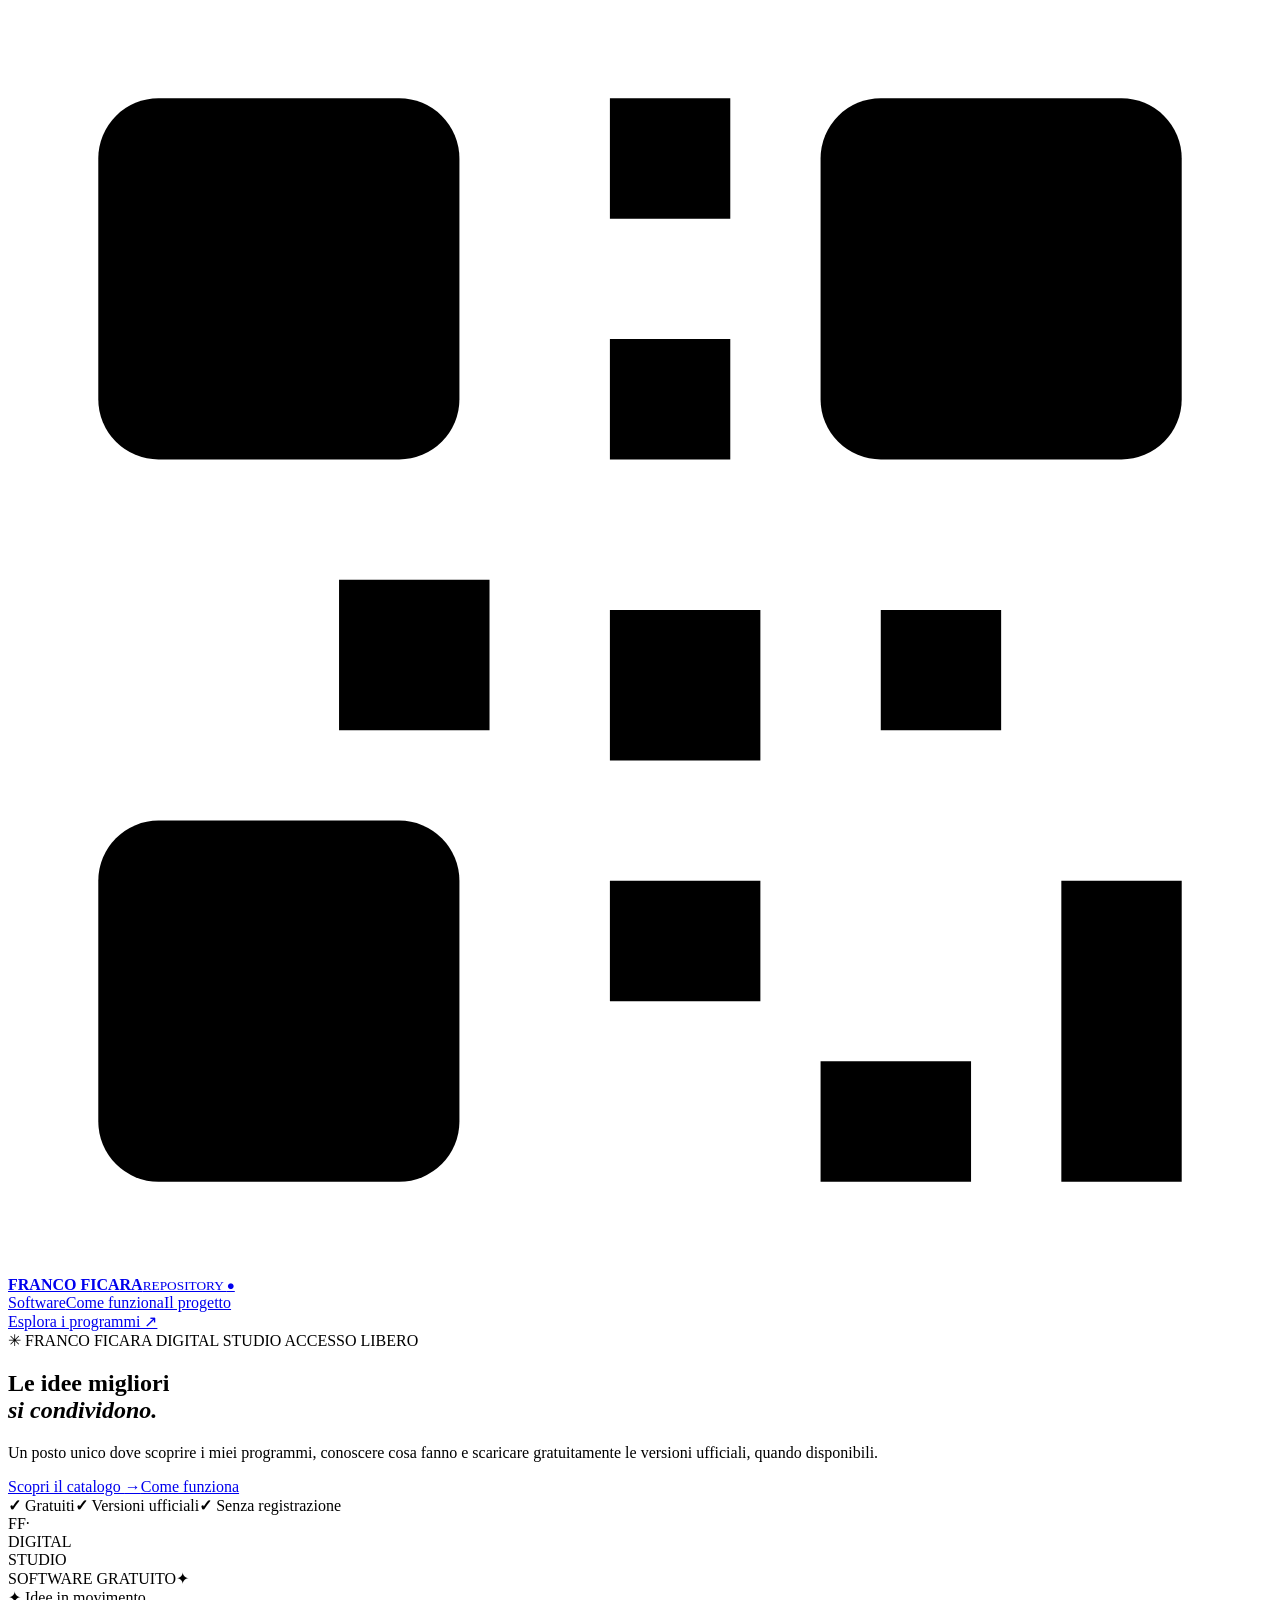
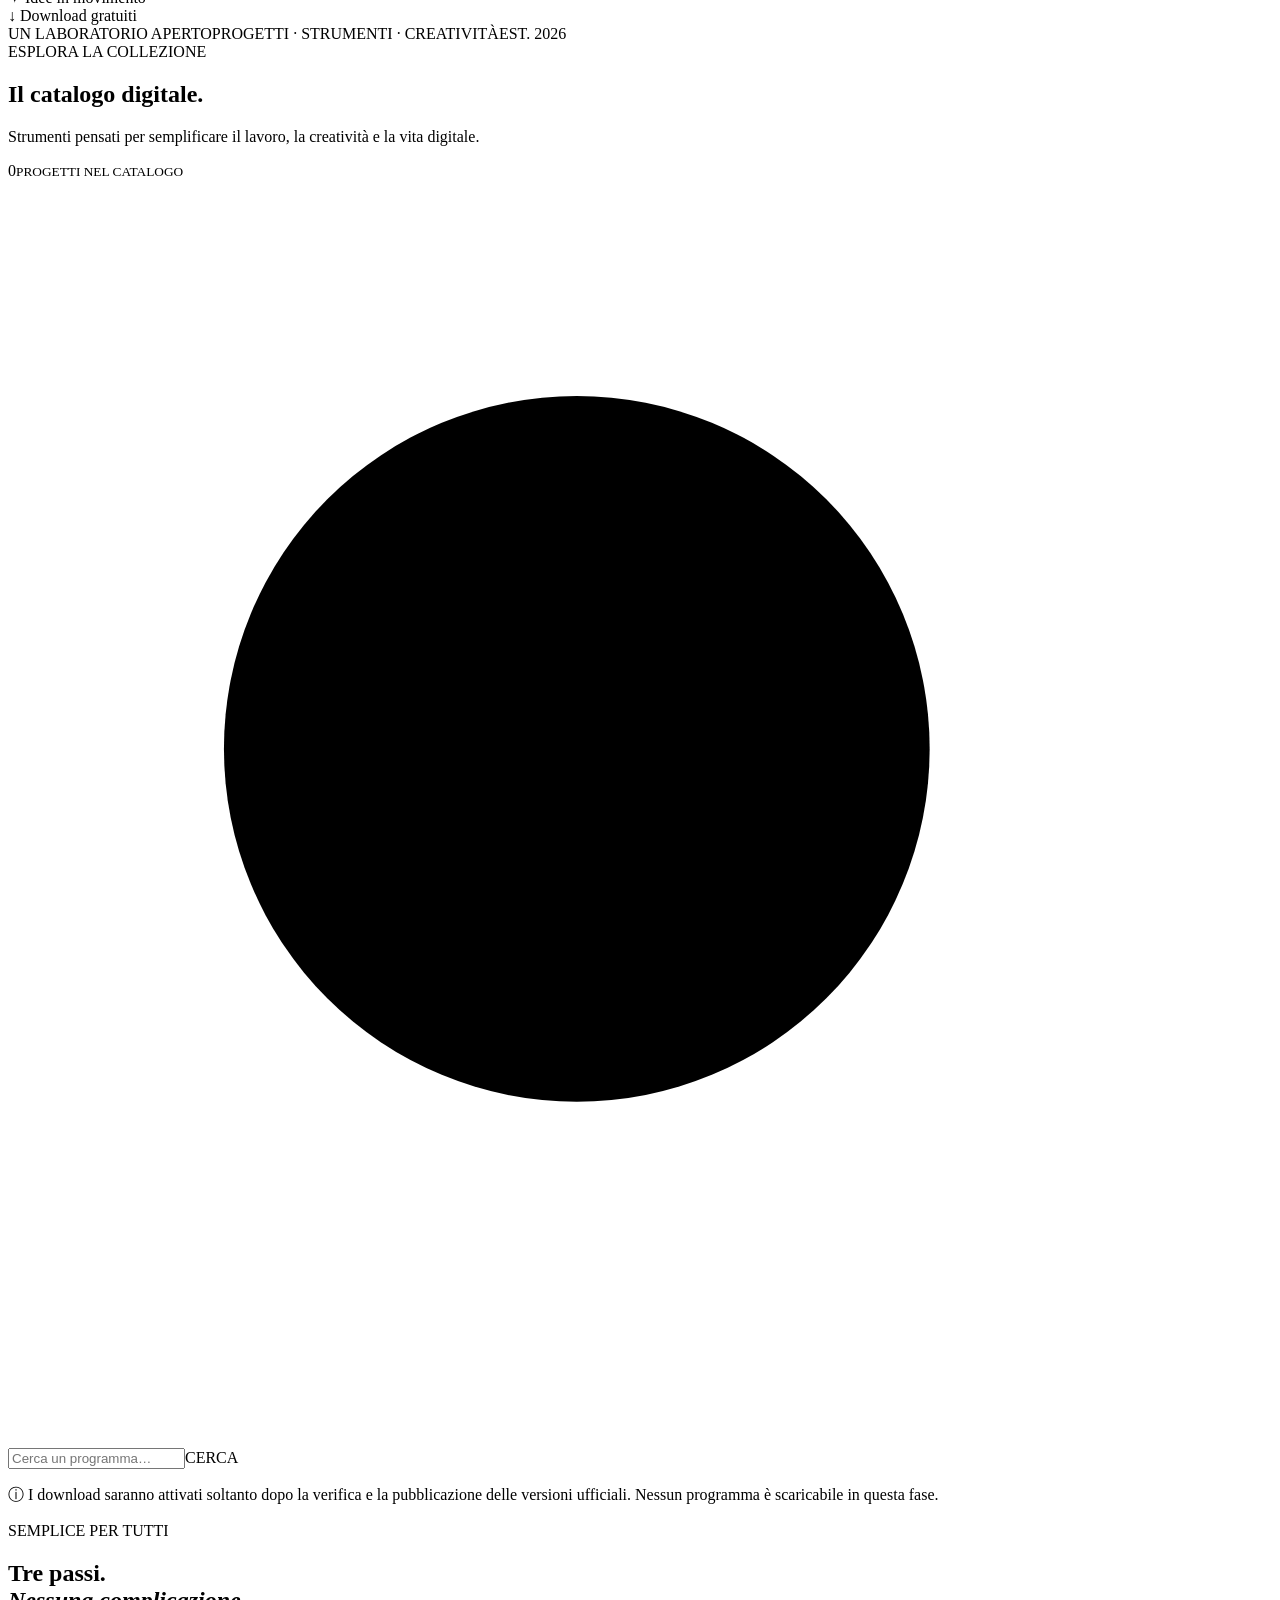
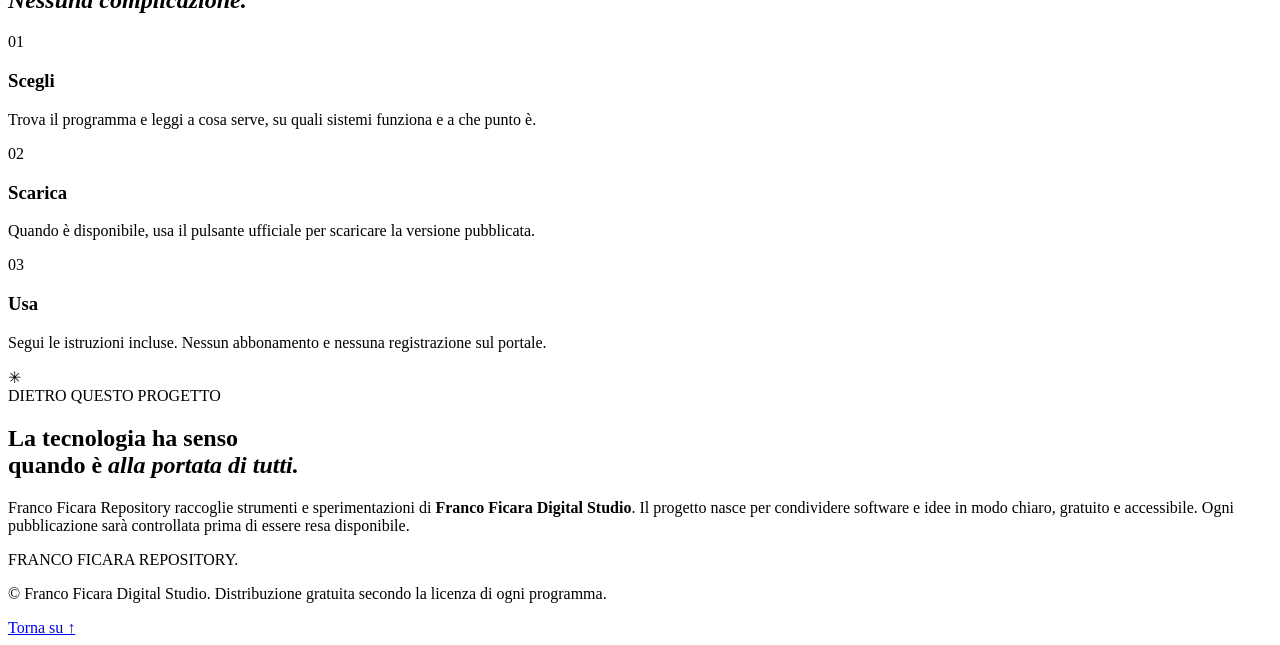
==== index.html @ 99358104 "Aggiungi portale pubblico Franco Ficara Repository" ====
<!doctype html>
<html lang="it">
<head>
<meta charset="utf-8">
<meta name="viewport" content="width=device-width,initial-scale=1">
<meta name="theme-color" content="#121827">
<meta name="description" content="Franco Ficara Repository: programmi, app e strumenti digitali gratuiti. Il catalogo ufficiale di Franco Ficara Digital Studio.">
<meta property="og:title" content="Franco Ficara Repository — Software gratuito">
<meta property="og:description" content="Software gratuito, idee digitali e strumenti per tutti. Scopri i progetti di Franco Ficara Digital Studio.">
<title>Franco Ficara Repository — Software gratuito</title>
<link rel="icon" type="image/svg+xml" href="favicon.svg">
<link rel="stylesheet" href="style.css">
<script src="catalogo.js" defer></script>
<script src="app.js" defer></script>
</head>
<body>
<div class="site-shell">
<header class="header">
<a class="identity" href="#home" aria-label="Franco Ficara Repository — inizio"><span class="mark"><svg viewBox="0 0 42 42" aria-hidden="true"><rect x="3" y="3" width="12" height="12" rx="2"/><rect x="27" y="3" width="12" height="12" rx="2"/><rect x="3" y="27" width="12" height="12" rx="2"/><path d="M20 3h4v4h-4zM20 11h4v4h-4zM20 20h5v5h-5zM29 20h4v4h-4zM35 29h4v10h-4zM20 29h5v4h-5zM27 35h5v4h-5zM11 19h5v5h-5z"/></svg></span><span><strong>FRANCO FICARA</strong><small>REPOSITORY <span class="amber-dot">●</span></small></span></a>
<nav class="main-nav" aria-label="Navigazione principale"><a href="#software">Software</a><a href="#come-funziona">Come funziona</a><a href="#progetto">Il progetto</a></nav>
<a class="top-cta" href="#software">Esplora i programmi ↗</a>
</header>
<main id="home">
<section class="hero" aria-labelledby="hero-title">
<div class="hero-glow glow-a"></div><div class="hero-glow glow-b"></div>
<div class="hero-body">
<div class="hero-copy">
<div class="overline"><span class="small-sun">✳</span> FRANCO FICARA DIGITAL STUDIO <span class="line"></span> ACCESSO LIBERO</div>
<h1 id="hero-title">Le idee migliori<br><em>si condividono.</em></h1>
<p>Un posto unico dove scoprire i miei programmi, conoscere cosa fanno e scaricare gratuitamente le versioni ufficiali, quando disponibili.</p>
<div class="hero-buttons"><a class="button button-primary" href="#software">Scopri il catalogo <span aria-hidden="true">→</span></a><a class="button button-secondary" href="#come-funziona">Come funziona</a></div>
<div class="hero-notes"><span><b class="check">✓</b> Gratuiti</span><span><b class="check">✓</b> Versioni ufficiali</span><span><b class="check">✓</b> Senza registrazione</span></div>
</div>
<div class="hero-visual" aria-hidden="true"><div class="orbit orbit-outer"></div><div class="orbit orbit-inner"></div><div class="glass-card card-back"><span class="fake-line short"></span><span class="fake-line"></span><span class="fake-line medium"></span></div><div class="glass-card card-front"><div class="card-head"><span class="card-symbol">FF<span>·</span></span><span class="status-pulse"></span></div><div class="visual-title">DIGITAL<br>STUDIO</div><div class="visual-foot"><span>SOFTWARE GRATUITO</span><span>✦</span></div></div><div class="floating-chip chip-one">✦ Idee in movimento</div><div class="floating-chip chip-two">↓ Download gratuiti</div></div>
</div>
<div class="hero-bottom"><span>UN LABORATORIO APERTO</span><span>PROGETTI · STRUMENTI · CREATIVITÀ</span><span>EST. 2026</span></div>
</section>
<section class="main-section" id="software">
<div class="section-head"><div><div class="label-gold">ESPLORA LA COLLEZIONE</div><h2>Il catalogo <span>digitale.</span></h2><p>Strumenti pensati per semplificare il lavoro, la creatività e la vita digitale.</p></div><div class="collection-mark"><span id="software-count">0</span><small>PROGETTI NEL CATALOGO</small></div></div>
<div class="catalog-toolbar"><label class="search" for="search-input"><svg viewBox="0 0 24 24" aria-hidden="true"><circle cx="10.8" cy="10.8" r="6.7"/><path d="m16 16 5 5"/></svg><input type="search" id="search-input" placeholder="Cerca un programma…" autocomplete="off"><span class="shortcut">CERCA</span></label><div id="filters" class="filters" role="group" aria-label="Filtra il catalogo"></div></div>
<div class="catalog-grid" id="software-grid" aria-live="polite"></div>
<p id="empty-results" class="empty-results" hidden>Non ho trovato programmi per questa ricerca. Prova con un'altra parola.</p>
<p class="catalog-disclaimer"><span>ⓘ</span> I download saranno attivati soltanto dopo la verifica e la pubblicazione delle versioni ufficiali. Nessun programma è scaricabile in questa fase.</p>
</section>
<section class="how" id="come-funziona"><div><div class="label-gold">SEMPLICE PER TUTTI</div><h2>Tre passi.<br><em>Nessuna complicazione.</em></h2></div><div class="steps"><article><span>01</span><h3>Scegli</h3><p>Trova il programma e leggi a cosa serve, su quali sistemi funziona e a che punto è.</p></article><article><span>02</span><h3>Scarica</h3><p>Quando è disponibile, usa il pulsante ufficiale per scaricare la versione pubblicata.</p></article><article><span>03</span><h3>Usa</h3><p>Segui le istruzioni incluse. Nessun abbonamento e nessuna registrazione sul portale.</p></article></div></section>
<section class="about" id="progetto"><div class="about-icon">✳</div><div><div class="label-gold">DIETRO QUESTO PROGETTO</div><h2>La tecnologia ha senso<br>quando è <em>alla portata di tutti.</em></h2><p>Franco Ficara Repository raccoglie strumenti e sperimentazioni di <strong>Franco Ficara Digital Studio</strong>. Il progetto nasce per condividere software e idee in modo chiaro, gratuito e accessibile. Ogni pubblicazione sarà controllata prima di essere resa disponibile.</p></div></section>
</main>
<footer><div class="footer-brand">FRANCO FICARA <span>REPOSITORY.</span></div><p>© <span id="year"></span> Franco Ficara Digital Studio. Distribuzione gratuita secondo la licenza di ogni programma.</p><a href="#home">Torna su ↑</a></footer>
</div>
</body>
</html>
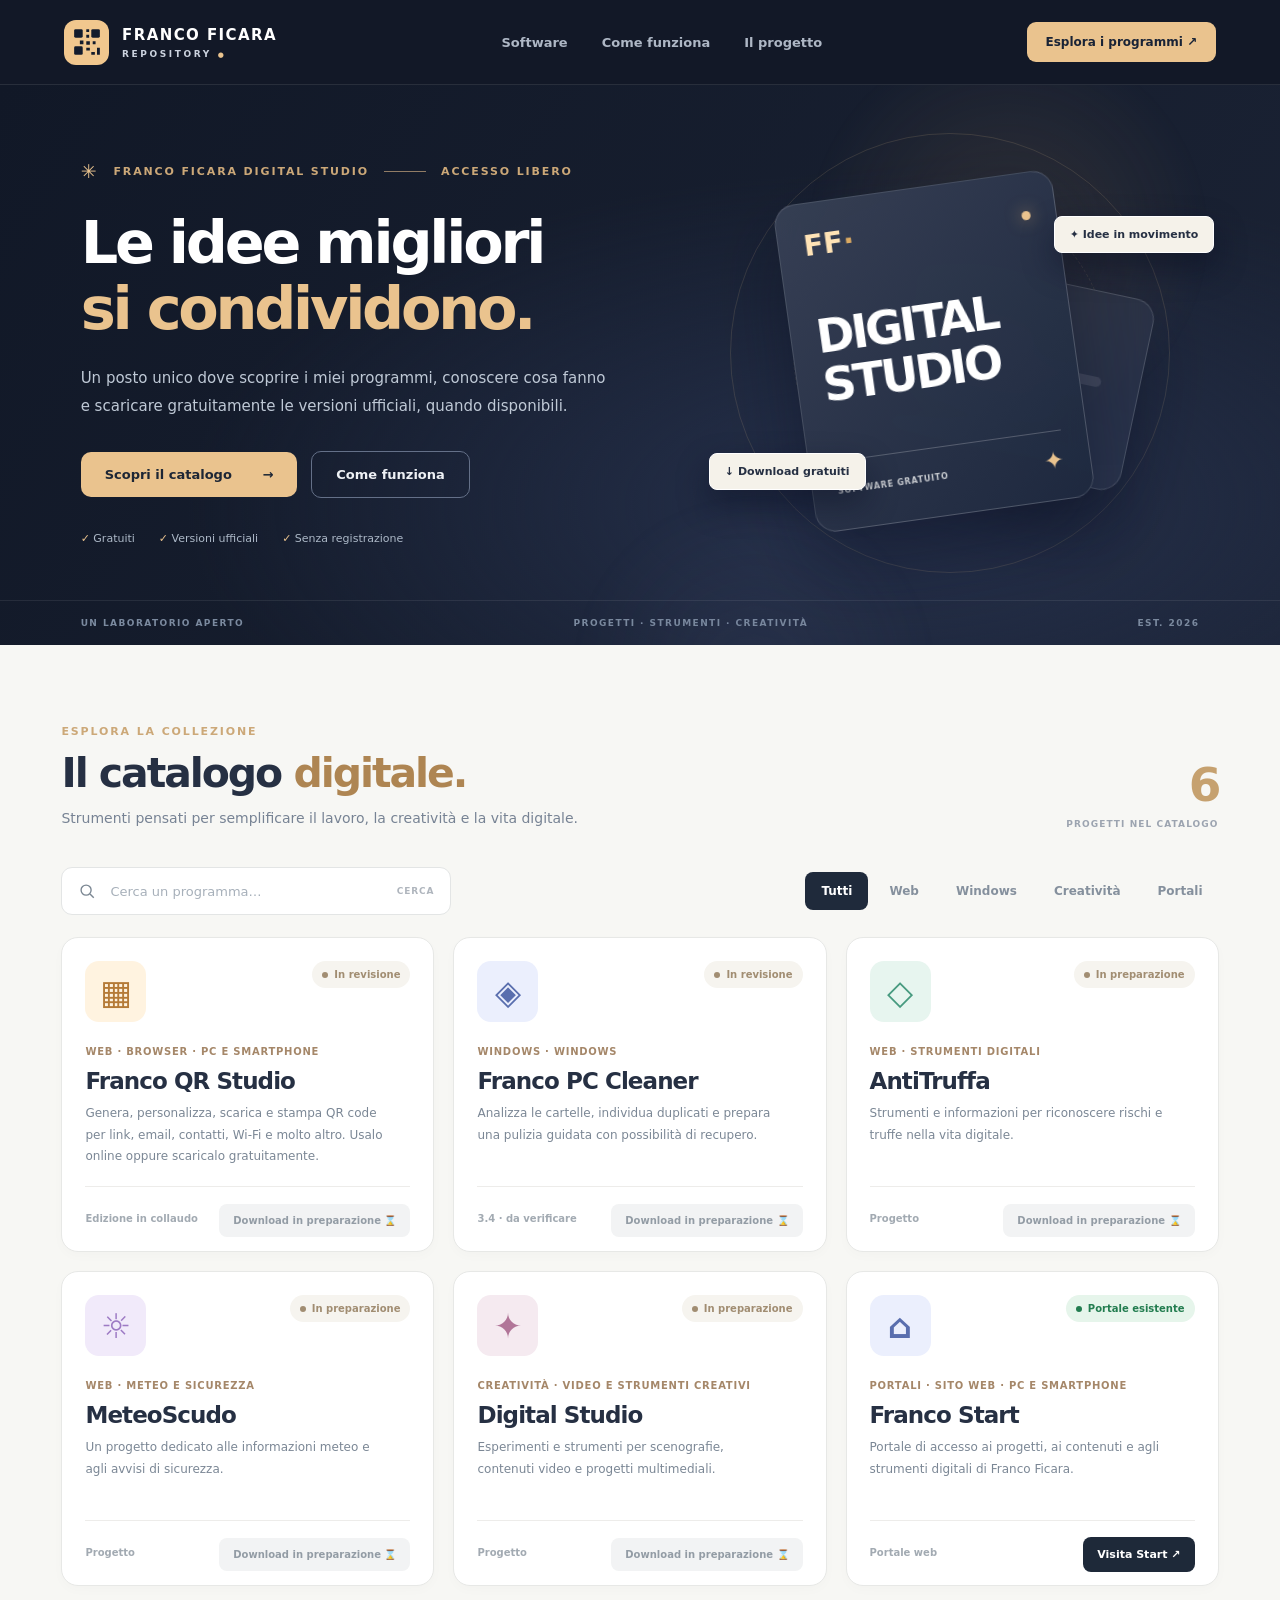
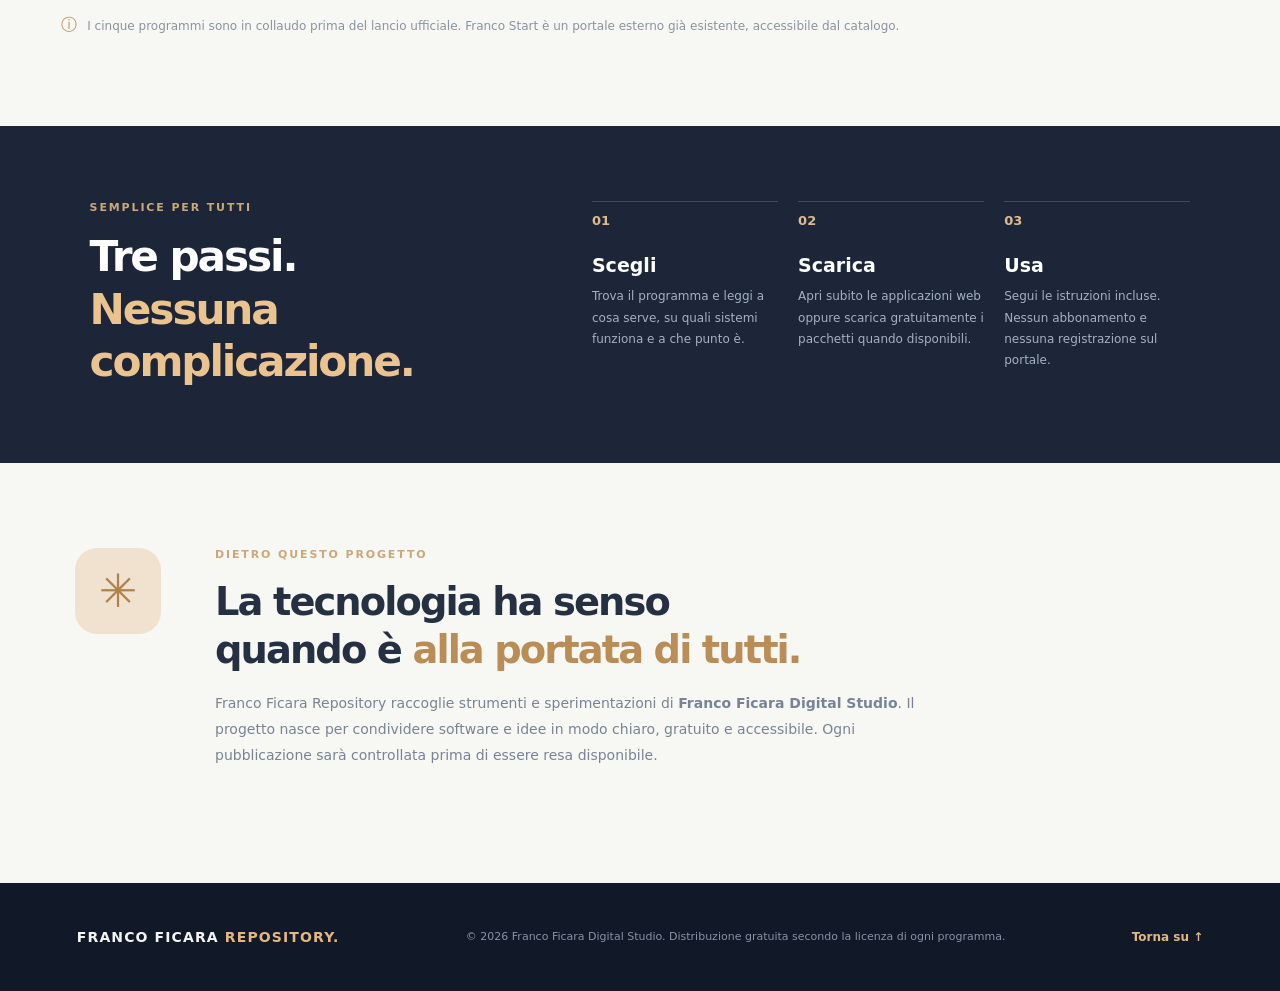
==== commit 7292b98e: "Allinea index.html tra sito principale e cartella Cloudflare" ====
--- a/index.html
+++ b/index.html
@@ -40,9 +40,9 @@
 <div class="catalog-toolbar"><label class="search" for="search-input"><svg viewBox="0 0 24 24" aria-hidden="true"><circle cx="10.8" cy="10.8" r="6.7"/><path d="m16 16 5 5"/></svg><input type="search" id="search-input" placeholder="Cerca un programma…" autocomplete="off"><span class="shortcut">CERCA</span></label><div id="filters" class="filters" role="group" aria-label="Filtra il catalogo"></div></div>
 <div class="catalog-grid" id="software-grid" aria-live="polite"></div>
 <p id="empty-results" class="empty-results" hidden>Non ho trovato programmi per questa ricerca. Prova con un'altra parola.</p>
-<p class="catalog-disclaimer"><span>ⓘ</span> I download saranno attivati soltanto dopo la verifica e la pubblicazione delle versioni ufficiali. Nessun programma è scaricabile in questa fase.</p>
+<p class="catalog-disclaimer"><span>ⓘ</span> I cinque programmi sono in collaudo prima del lancio ufficiale. Franco Start è un portale esterno già esistente, accessibile dal catalogo.</p>
 </section>
-<section class="how" id="come-funziona"><div><div class="label-gold">SEMPLICE PER TUTTI</div><h2>Tre passi.<br><em>Nessuna complicazione.</em></h2></div><div class="steps"><article><span>01</span><h3>Scegli</h3><p>Trova il programma e leggi a cosa serve, su quali sistemi funziona e a che punto è.</p></article><article><span>02</span><h3>Scarica</h3><p>Quando è disponibile, usa il pulsante ufficiale per scaricare la versione pubblicata.</p></article><article><span>03</span><h3>Usa</h3><p>Segui le istruzioni incluse. Nessun abbonamento e nessuna registrazione sul portale.</p></article></div></section>
+<section class="how" id="come-funziona"><div><div class="label-gold">SEMPLICE PER TUTTI</div><h2>Tre passi.<br><em>Nessuna complicazione.</em></h2></div><div class="steps"><article><span>01</span><h3>Scegli</h3><p>Trova il programma e leggi a cosa serve, su quali sistemi funziona e a che punto è.</p></article><article><span>02</span><h3>Scarica</h3><p>Apri subito le applicazioni web oppure scarica gratuitamente i pacchetti quando disponibili.</p></article><article><span>03</span><h3>Usa</h3><p>Segui le istruzioni incluse. Nessun abbonamento e nessuna registrazione sul portale.</p></article></div></section>
 <section class="about" id="progetto"><div class="about-icon">✳</div><div><div class="label-gold">DIETRO QUESTO PROGETTO</div><h2>La tecnologia ha senso<br>quando è <em>alla portata di tutti.</em></h2><p>Franco Ficara Repository raccoglie strumenti e sperimentazioni di <strong>Franco Ficara Digital Studio</strong>. Il progetto nasce per condividere software e idee in modo chiaro, gratuito e accessibile. Ogni pubblicazione sarà controllata prima di essere resa disponibile.</p></div></section>
 </main>
 <footer><div class="footer-brand">FRANCO FICARA <span>REPOSITORY.</span></div><p>© <span id="year"></span> Franco Ficara Digital Studio. Distribuzione gratuita secondo la licenza di ogni programma.</p><a href="#home">Torna su ↑</a></footer>
--- a/style.css
+++ b/style.css
@@ -0,0 +1 @@
+:root{--night:#111726;--ink:#263043;--muted:#788697;--gold:#eac38e;--bg:#f7f7f4;--line:#e6e8e6}*{box-sizing:border-box}html{scroll-behavior:smooth}body{margin:0;background:var(--bg);color:var(--ink);font-family:Inter,ui-sans-serif,system-ui,"Segoe UI",sans-serif;-webkit-font-smoothing:antialiased}a{color:inherit;text-decoration:none}button,input{font:inherit}button{cursor:pointer}.site-shell{overflow:hidden}.header{height:85px;display:flex;align-items:center;justify-content:space-between;padding:0 clamp(24px,5vw,90px);background:#121827;color:#fff;border-bottom:1px solid #ffffff18}.identity{display:flex;align-items:center;gap:13px;flex-shrink:0}.mark{width:45px;height:45px;background:#f1c78e;border-radius:12px;display:grid;place-items:center}.mark svg{width:30px;height:30px;fill:#131b2c}.identity strong{font-size:15px;font-weight:830;letter-spacing:.095em;display:block}.identity small{display:block;letter-spacing:.29em;font-size:9px;color:#ccd3df;font-weight:700;margin-top:5px}.amber-dot{font-size:7px;color:var(--gold)}.main-nav{display:flex;gap:34px;margin-left:20px}.main-nav a{font-size:13px;color:#aeb7c5;font-weight:600}.main-nav a:hover{color:white}.top-cta{background:var(--gold);color:#192336;border-radius:9px;padding:13px 19px;font-size:12px;font-weight:800;white-space:nowrap}.hero{position:relative;color:#fff;min-height:525px;background:radial-gradient(ellipse at 70% 75%,#25304b,transparent 56%),linear-gradient(125deg,#111827,#1b2335);overflow:hidden}.hero-glow{position:absolute;border-radius:50%;pointer-events:none;filter:blur(8px)}.glow-a{right:6%;top:-8%;width:390px;height:390px;background:radial-gradient(circle,#bd946025,transparent 73%)}.glow-b{right:27%;bottom:-35%;width:360px;height:340px;background:radial-gradient(circle,#5c678c21,transparent 73%)}.hero-body{position:relative;max-width:1400px;min-height:480px;margin:auto;padding:75px clamp(24px,6.3vw,96px) 55px;display:grid;grid-template-columns:1.08fr .92fr;align-items:center;gap:35px}.overline,.label-gold{font-size:11px;letter-spacing:.17em;color:#cca878;font-weight:800}.overline{display:flex;gap:15px;align-items:center}.small-sun{font-size:19px;color:var(--gold)}.overline .line{width:42px;height:1px;background:#917c65}.hero h1{font-weight:700;font-size:clamp(43px,4.6vw,69px);letter-spacing:-.055em;line-height:1.12;margin:28px 0 23px}.hero h1 em,.how h2 em{font-style:normal;color:var(--gold)}.hero p{color:#bfc9d6;line-height:1.85;max-width:530px;font-size:15px;margin:0}.hero-buttons{display:flex;gap:14px;align-items:center;flex-wrap:wrap;margin-top:31px}.button{border-radius:10px;padding:15px 24px;font-size:13px;font-weight:800;transition:transform .2s}.button:hover{transform:translateY(-2px)}.button-primary{background:var(--gold);color:#1d2635}.button-primary span{margin-left:26px}.button-secondary{border:1px solid #647088;color:#eef1f5}.hero-notes{display:flex;flex-wrap:wrap;gap:24px;color:#adb9c8;font-size:11px;margin-top:34px}.check{color:var(--gold)}.hero-visual{height:360px;position:relative;display:grid;place-items:center;perspective:650px}.orbit{position:absolute;border:1px solid #eac38d24;border-radius:50%}.orbit-outer{width:440px;height:440px}.orbit-inner{width:315px;height:315px;border-style:dashed}.glass-card{position:absolute;border:1px solid #ffffff28;backdrop-filter:blur(12px);border-radius:21px;box-shadow:0 32px 75px #080e2170}.card-back{width:255px;height:195px;background:#4f58772c;transform:rotate(12deg) translate(65px,6px);padding:38px}.fake-line{display:block;height:10px;width:100%;margin:18px 0;border-radius:100px;background:#ffffff1b}.fake-line.short{width:60%}.fake-line.medium{width:75%}.card-front{width:281px;height:330px;background:linear-gradient(135deg,#363f54f5,#1d283ef5);transform:rotate(-8deg) translate(-16px,-4px);padding:25px;display:flex;flex-direction:column;justify-content:space-between}.card-head{display:flex;justify-content:space-between;align-items:center}.card-symbol{font-weight:900;font-size:29px;color:#ffe3b6}.card-symbol span{color:#dcaa62}.status-pulse{width:9px;height:9px;border-radius:50%;background:var(--gold);box-shadow:0 0 16px #efb96e98}.visual-title{font-size:46px;line-height:1.06;letter-spacing:-.065em;font-weight:800}.visual-foot{display:flex;justify-content:space-between;align-items:center;color:#c8cbd0;font-size:8px;font-weight:750;letter-spacing:.1em;border-top:1px solid #ffffff38;padding-top:15px}.visual-foot span:last-child{color:var(--gold);font-size:24px}.floating-chip{position:absolute;background:#f5f2ea;color:#263043;box-shadow:0 14px 32px #070b1e70;border:1px solid #fff;border-radius:8px;padding:11px 15px;font-size:11px;font-weight:760}.chip-one{top:43px;right:-15px}.chip-two{bottom:43px;left:8px}.hero-bottom{height:45px;border-top:1px solid #ffffff14;display:flex;justify-content:space-between;align-items:center;padding:0 clamp(24px,6.3vw,96px);font-size:9px;color:#7b8a9f;letter-spacing:.16em;font-weight:800}.main-section{max-width:1310px;margin:auto;padding:80px clamp(24px,4.8vw,74px) 76px}.section-head{display:flex;justify-content:space-between;align-items:flex-end;gap:20px;margin-bottom:36px}.section-head h2{font-size:clamp(31px,3.2vw,46px);font-weight:760;letter-spacing:-.05em;margin:11px 0 10px}.section-head h2 span{color:#ae8552}.section-head p{color:#778394;font-size:14px;margin:0;line-height:1.7}.collection-mark{text-align:right;min-width:145px}.collection-mark>span{display:block;font-size:47px;line-height:1;font-weight:800;letter-spacing:-.06em;color:#c6a16f}.collection-mark small{display:block;color:#9ca4b0;font-size:9px;font-weight:800;letter-spacing:.12em;line-height:1.6;margin-top:9px}.catalog-toolbar{display:flex;gap:15px;align-items:center;justify-content:space-between;margin-bottom:22px}.search{height:48px;width:min(390px,100%);display:flex;align-items:center;gap:12px;padding:0 16px;background:white;border:1px solid #e3e5e5;border-radius:11px}.search:focus-within{border-color:#bd9465;box-shadow:0 0 0 3px #bd946520}.search svg{width:18px;height:18px;stroke:#7a8692;stroke-width:1.8;fill:none}.search input{border:0;outline:none;min-width:0;flex:1;background:transparent;color:#222a35;font-size:13px}.search input::placeholder{color:#a7b0ba}.shortcut{color:#afb5bd;font-size:9px;font-weight:800;letter-spacing:.1em}.filters{display:flex;gap:5px;flex-wrap:wrap;justify-content:flex-end}.filters button{border:1px solid transparent;background:none;color:#85909d;padding:11px 15px;border-radius:8px;font-weight:700;font-size:12px;white-space:nowrap}.filters button[aria-pressed="true"]{background:#1f2a3b;color:white}.filters button:hover:not([aria-pressed="true"]){background:#e6e8e9}.catalog-grid{display:grid;grid-template-columns:repeat(3,minmax(0,1fr));gap:19px}.program-card{min-height:315px;background:white;border:1px solid #e7e8e6;border-radius:17px;padding:23px;display:flex;flex-direction:column;box-shadow:0 4px 12px #202b3a05;transition:transform .2s,box-shadow .2s}.program-card:hover{transform:translateY(-4px);box-shadow:0 16px 38px #26324710}.card-top{display:flex;align-items:flex-start;justify-content:space-between;gap:12px}.program-icon{width:61px;height:61px;display:grid;place-items:center;border-radius:14px;background:#fff3e0;color:#b57a37;font-size:34px;font-weight:700}.theme-blue .program-icon{background:#ebeffd;color:#596eae}.theme-teal .program-icon{background:#e7f5ef;color:#479a7f}.theme-violet .program-icon{background:#f1eafa;color:#9d7ac4}.theme-plum .program-icon{background:#f5eaf0;color:#b17598}.program-state{border-radius:100px;background:#f6f4ef;color:#a18d72;font-size:10px;font-weight:760;padding:8px 10px;white-space:nowrap;display:flex;gap:6px;align-items:center}.program-state.available{background:#e6f5eb;color:#237d50}.tiny-dot{width:6px;height:6px;border-radius:50%;background:currentColor}.program-meta{color:#a58769;font-size:10px;font-weight:800;letter-spacing:.075em;text-transform:uppercase;margin:24px 0 11px}.program-meta span{color:#bdc4cd;padding:0 4px}.program-card h3{font-size:23px;letter-spacing:-.04em;margin:0 0 9px;font-weight:780}.program-card p{color:#7b8795;font-size:12px;line-height:1.78;margin:0;max-width:300px}.program-bottom{margin-top:auto;padding-top:22px;display:flex;justify-content:space-between;align-items:center;gap:8px;border-top:1px solid #edecea}.version{color:#a2aab2;font-size:10px;font-weight:600}.download{background:#1e2939;border-radius:8px;color:white;font-size:11px;font-weight:770;padding:11px 14px;white-space:nowrap}.download span{padding-left:12px;font-size:16px}.download.disabled{background:#f2f3f4;color:#939ca5;cursor:not-allowed;font-size:10px}.download.disabled span{padding-left:7px;font-size:12px}.download:not(.disabled):hover{background:#c99b66;color:#1c2635}.catalog-disclaimer{color:#8993a0;font-size:12px;line-height:1.7;margin-top:25px}.catalog-disclaimer span{color:#bb8e5b;margin-right:6px;font-size:16px}.empty-results{padding:35px;color:#687688;text-align:center}.how{background:#1c2638;color:#fff;padding:75px max(7%,calc((100% - 1170px)/2));display:grid;grid-template-columns:.85fr 1.15fr;gap:60px;align-items:start}.how h2{font-size:clamp(28px,3.3vw,45px);line-height:1.24;letter-spacing:-.05em;margin:17px 0 0}.steps{display:grid;grid-template-columns:repeat(3,1fr);gap:20px}.steps article{padding:8px 0;border-top:1px solid #6671897a}.steps article>span{color:#dcba8f;font-weight:800;font-size:13px}.steps h3{font-size:19px;margin:25px 0 10px}.steps p{font-size:12px;line-height:1.78;color:#a4b1c3;margin:0}.about{max-width:1230px;margin:auto;display:grid;grid-template-columns:100px 1fr;gap:40px;padding:85px 50px 100px}.about-icon{width:86px;height:86px;background:#f0e2ce;border-radius:22px;display:grid;place-items:center;font-size:46px;color:#b0824c}.about h2{font-size:clamp(28px,3vw,42px);line-height:1.25;letter-spacing:-.05em;margin:17px 0}.about h2 em{font-style:normal;color:#b98d55}.about p{max-width:720px;color:#788494;line-height:1.85;font-size:14px}footer{background:#111827;color:#8793a6;padding:34px max(6%,calc((100% - 1240px)/2));display:flex;align-items:center;justify-content:space-between;gap:24px}.footer-brand{color:#f4f4f3;font-weight:800;font-size:14px;letter-spacing:.08em}.footer-brand span{color:#e3b880}footer p{font-size:11px;line-height:1.6}footer a{white-space:nowrap;color:#e3b880;font-size:12px;font-weight:700}@media(max-width:1050px){.main-nav{gap:15px}.catalog-grid{grid-template-columns:repeat(2,1fr)}.how{gap:28px}.hero-visual{transform:scale(.85)}.catalog-toolbar{align-items:stretch;flex-wrap:wrap}.filters{justify-content:flex-start}}@media(max-width:760px){.header{height:72px;padding:0 18px}.identity strong{font-size:12px}.mark{width:39px;height:39px}.main-nav{display:none}.top-cta{font-size:10px;padding:11px 12px}.hero-body{padding:56px 24px;display:block}.hero h1{font-size:44px}.hero-visual{height:260px;transform:scale(.7);margin:-30px auto -15px}.hero-bottom{padding:0 24px;gap:12px}.hero-bottom span:nth-child(2){display:none}.main-section{padding:54px 20px}.section-head{align-items:flex-start}.collection-mark{min-width:85px}.collection-mark>span{font-size:38px}.catalog-grid{grid-template-columns:1fr}.catalog-toolbar{display:block}.search{width:100%;margin-bottom:12px}.filters{justify-content:flex-start}.filters button{padding:10px 12px}.how{grid-template-columns:1fr;padding:56px 24px}.steps{gap:18px}.about{grid-template-columns:1fr;padding:62px 24px;gap:22px}.about-icon{height:67px;width:67px;font-size:35px}footer{padding:30px 24px;display:block}footer p{max-width:380px}}@media(max-width:420px){.hero h1{font-size:38px}.hero-visual{transform:scale(.61);margin-left:-17px}.hero-notes{gap:12px}.hero-bottom{font-size:8px}.section-head h2{font-size:31px}.collection-mark small{font-size:8px}.steps{grid-template-columns:1fr}.program-card{padding:21px}.download.disabled{font-size:9px}.version{font-size:9px}}@media(prefers-reduced-motion:reduce){*,*:before,*:after{scroll-behavior:auto!important;animation:none!important;transition:none!important}}
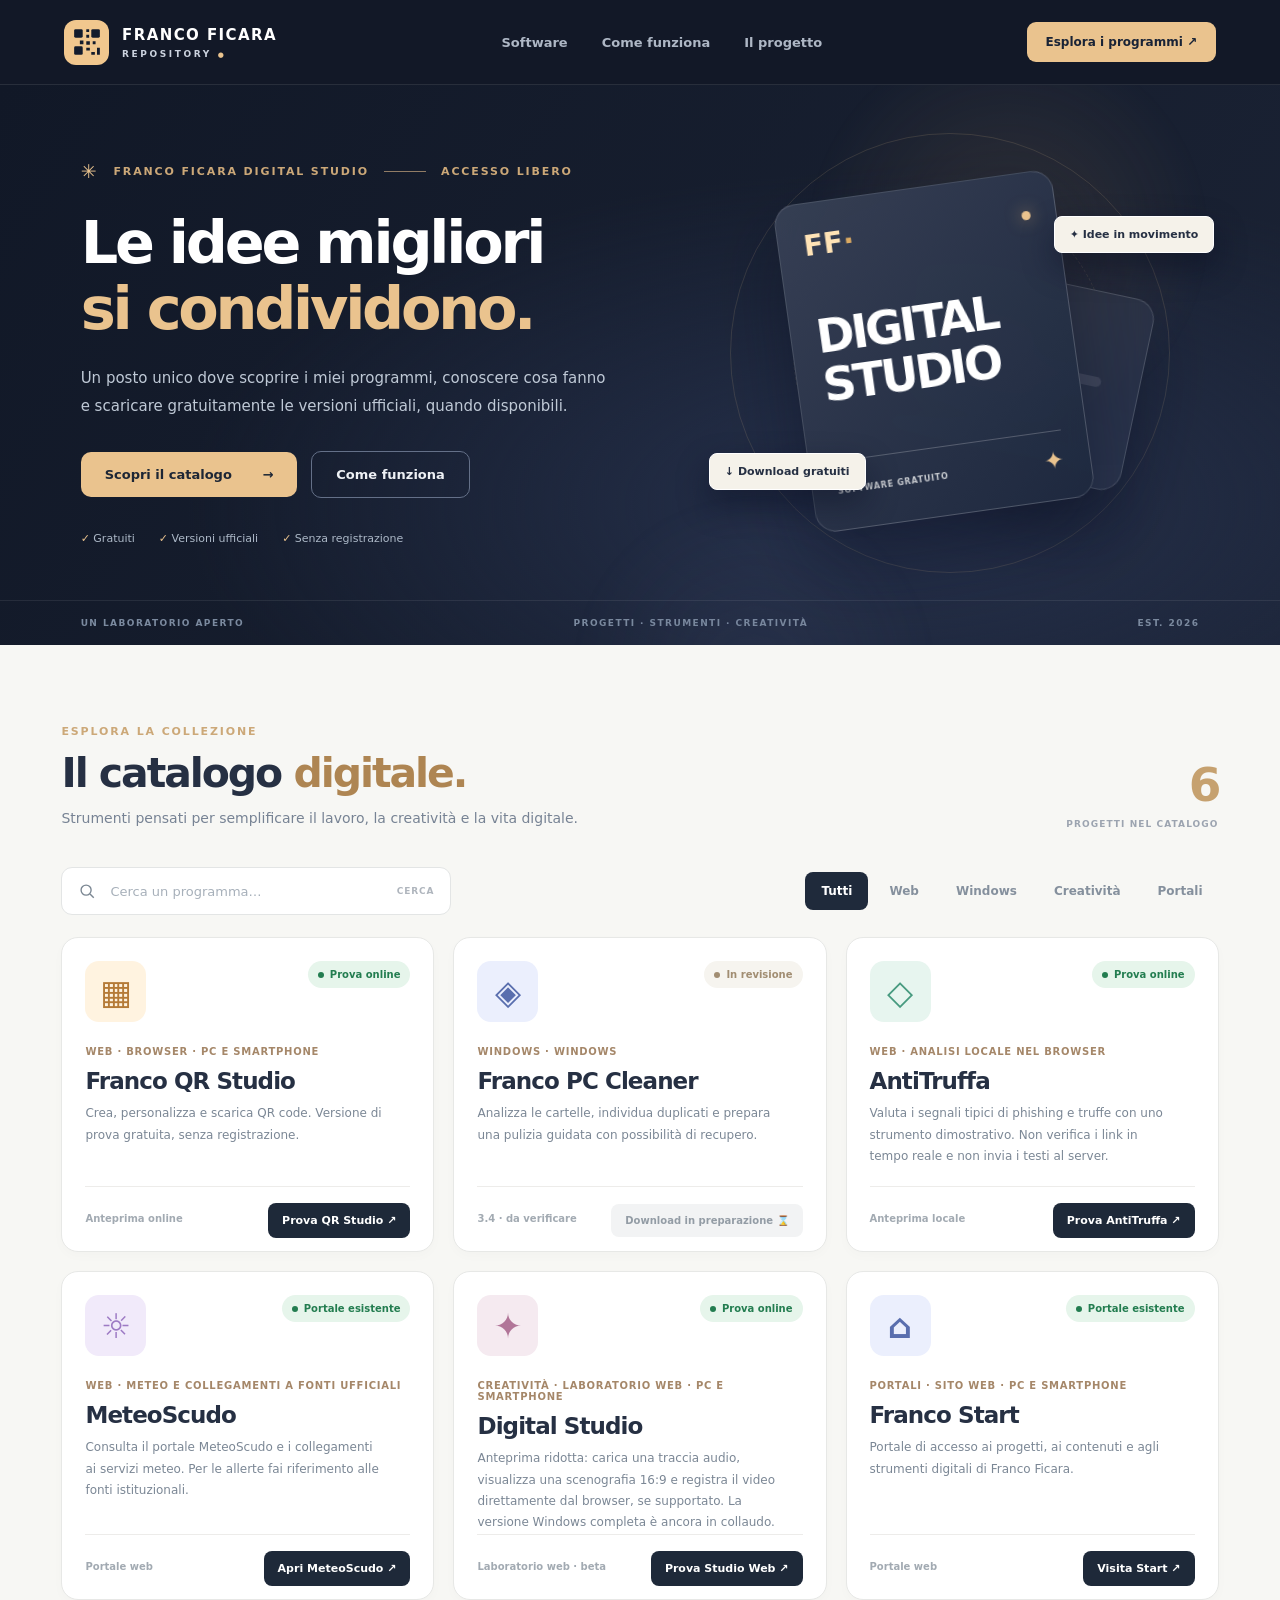
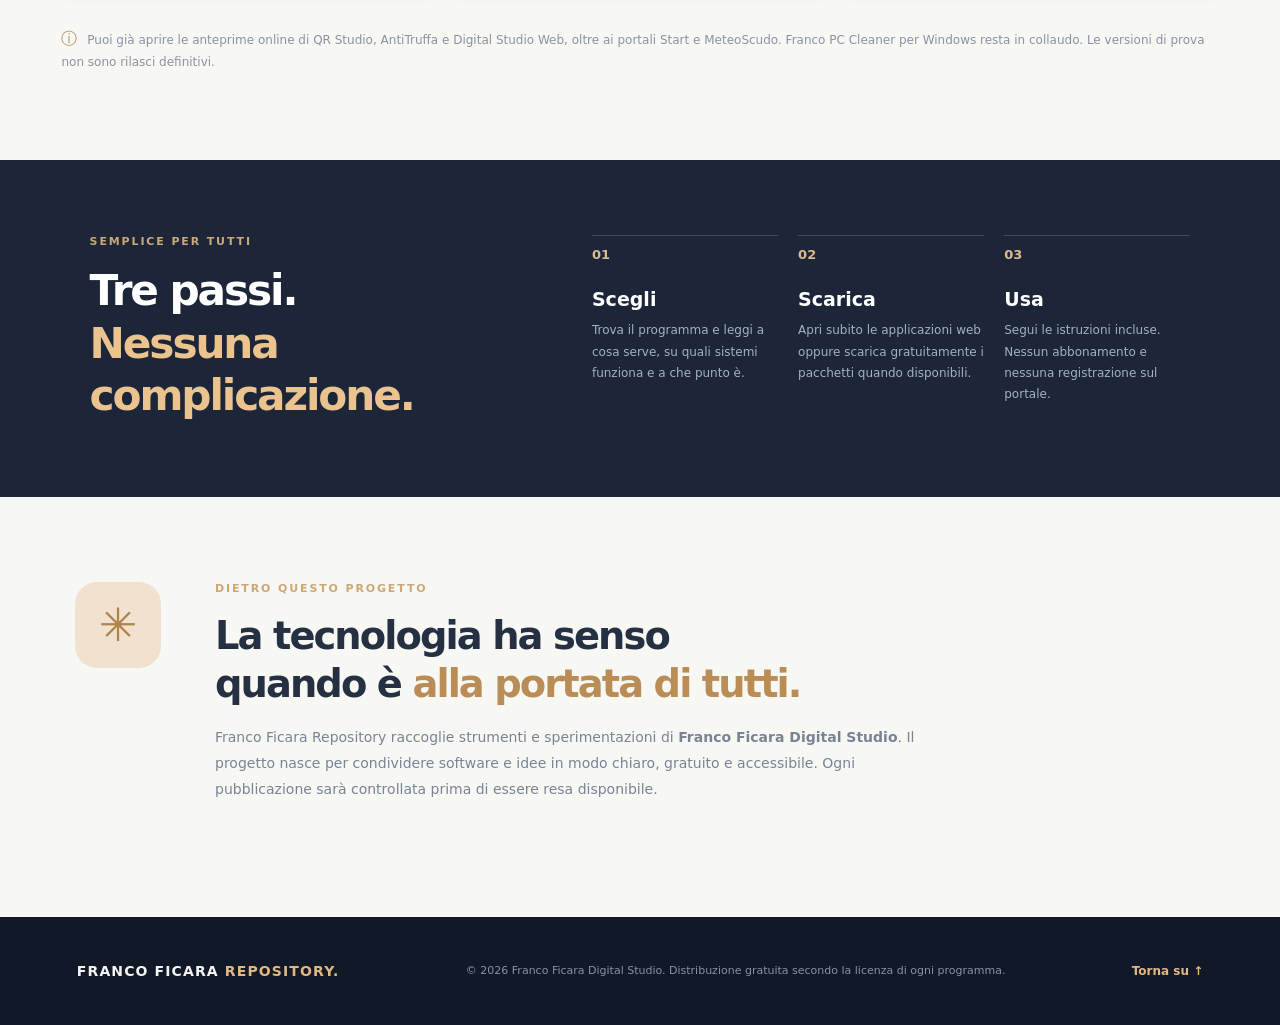
==== commit 49d1d5d4: "Allinea index.html con catalogo delle anteprime web" ====
--- a/index.html
+++ b/index.html
@@ -40,7 +40,7 @@
 <div class="catalog-toolbar"><label class="search" for="search-input"><svg viewBox="0 0 24 24" aria-hidden="true"><circle cx="10.8" cy="10.8" r="6.7"/><path d="m16 16 5 5"/></svg><input type="search" id="search-input" placeholder="Cerca un programma…" autocomplete="off"><span class="shortcut">CERCA</span></label><div id="filters" class="filters" role="group" aria-label="Filtra il catalogo"></div></div>
 <div class="catalog-grid" id="software-grid" aria-live="polite"></div>
 <p id="empty-results" class="empty-results" hidden>Non ho trovato programmi per questa ricerca. Prova con un'altra parola.</p>
-<p class="catalog-disclaimer"><span>ⓘ</span> I cinque programmi sono in collaudo prima del lancio ufficiale. Franco Start è un portale esterno già esistente, accessibile dal catalogo.</p>
+<p class="catalog-disclaimer"><span>ⓘ</span> Puoi già aprire le anteprime online di QR Studio, AntiTruffa e Digital Studio Web, oltre ai portali Start e MeteoScudo. Franco PC Cleaner per Windows resta in collaudo. Le versioni di prova non sono rilasci definitivi.</p>
 </section>
 <section class="how" id="come-funziona"><div><div class="label-gold">SEMPLICE PER TUTTI</div><h2>Tre passi.<br><em>Nessuna complicazione.</em></h2></div><div class="steps"><article><span>01</span><h3>Scegli</h3><p>Trova il programma e leggi a cosa serve, su quali sistemi funziona e a che punto è.</p></article><article><span>02</span><h3>Scarica</h3><p>Apri subito le applicazioni web oppure scarica gratuitamente i pacchetti quando disponibili.</p></article><article><span>03</span><h3>Usa</h3><p>Segui le istruzioni incluse. Nessun abbonamento e nessuna registrazione sul portale.</p></article></div></section>
 <section class="about" id="progetto"><div class="about-icon">✳</div><div><div class="label-gold">DIETRO QUESTO PROGETTO</div><h2>La tecnologia ha senso<br>quando è <em>alla portata di tutti.</em></h2><p>Franco Ficara Repository raccoglie strumenti e sperimentazioni di <strong>Franco Ficara Digital Studio</strong>. Il progetto nasce per condividere software e idee in modo chiaro, gratuito e accessibile. Ogni pubblicazione sarà controllata prima di essere resa disponibile.</p></div></section>
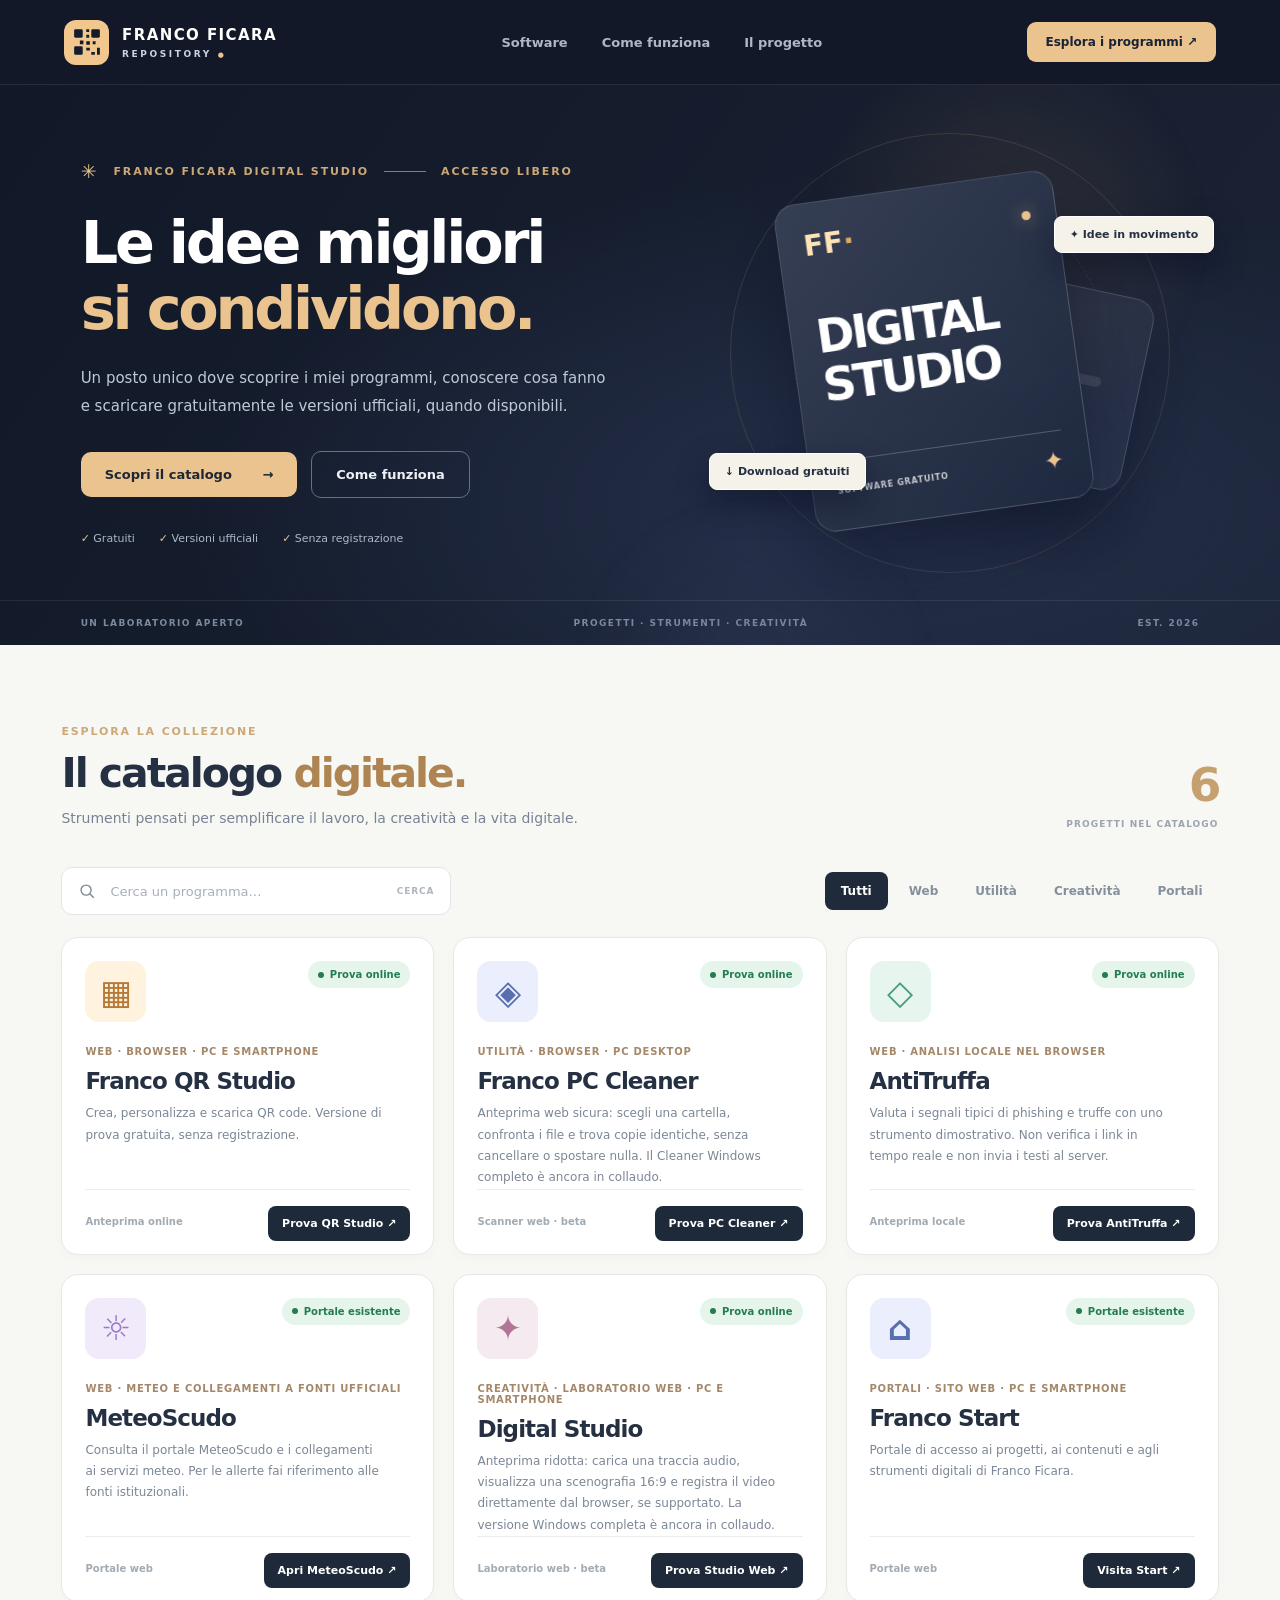
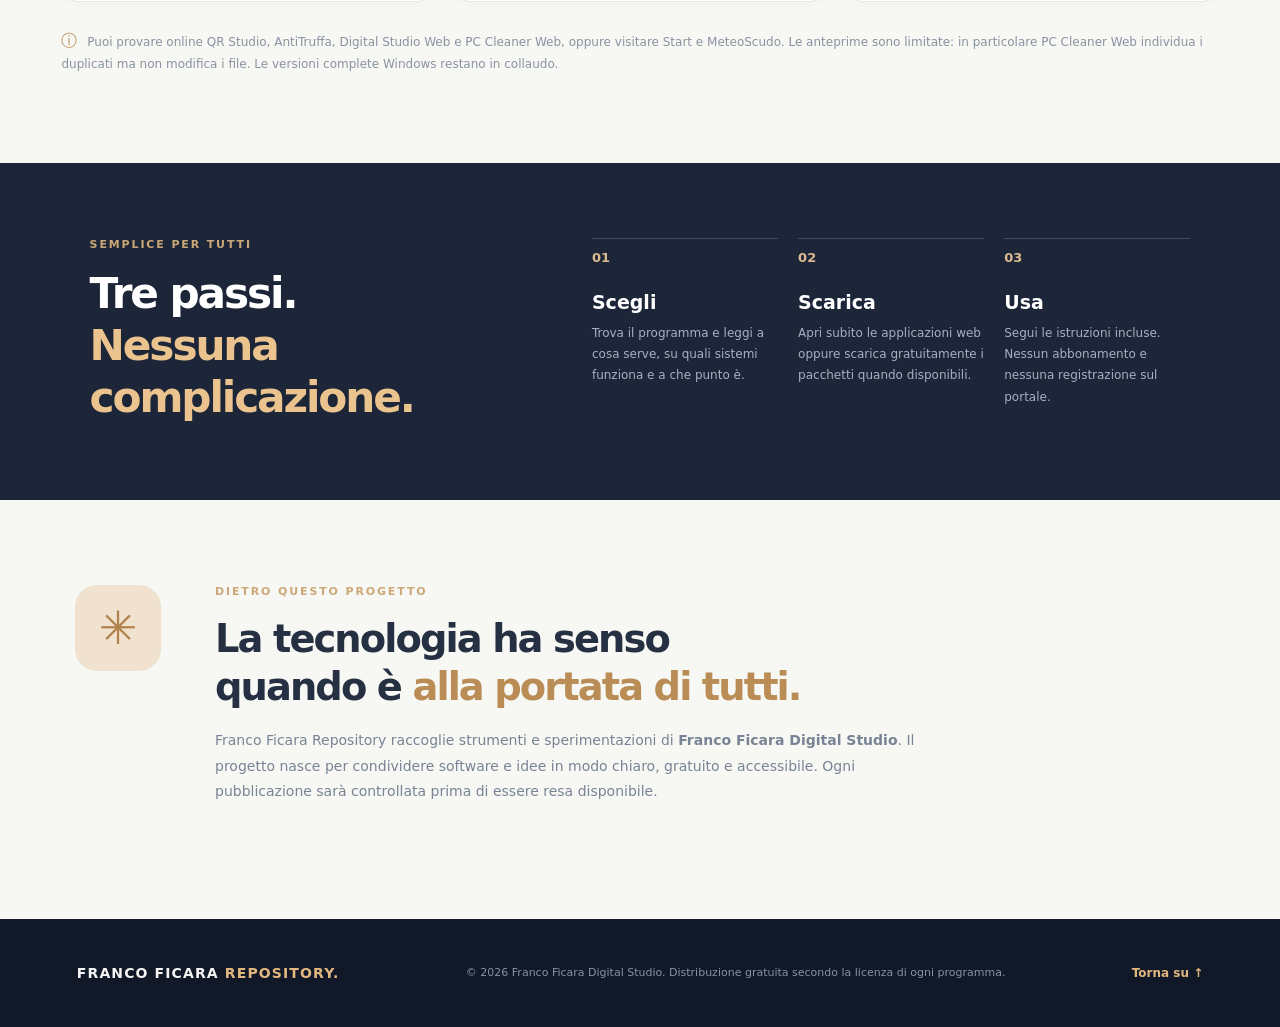
==== commit 9db538e6: "Allinea index.html con PC Cleaner Web beta" ====
--- a/index.html
+++ b/index.html
@@ -40,7 +40,7 @@
 <div class="catalog-toolbar"><label class="search" for="search-input"><svg viewBox="0 0 24 24" aria-hidden="true"><circle cx="10.8" cy="10.8" r="6.7"/><path d="m16 16 5 5"/></svg><input type="search" id="search-input" placeholder="Cerca un programma…" autocomplete="off"><span class="shortcut">CERCA</span></label><div id="filters" class="filters" role="group" aria-label="Filtra il catalogo"></div></div>
 <div class="catalog-grid" id="software-grid" aria-live="polite"></div>
 <p id="empty-results" class="empty-results" hidden>Non ho trovato programmi per questa ricerca. Prova con un'altra parola.</p>
-<p class="catalog-disclaimer"><span>ⓘ</span> Puoi già aprire le anteprime online di QR Studio, AntiTruffa e Digital Studio Web, oltre ai portali Start e MeteoScudo. Franco PC Cleaner per Windows resta in collaudo. Le versioni di prova non sono rilasci definitivi.</p>
+<p class="catalog-disclaimer"><span>ⓘ</span> Puoi provare online QR Studio, AntiTruffa, Digital Studio Web e PC Cleaner Web, oppure visitare Start e MeteoScudo. Le anteprime sono limitate: in particolare PC Cleaner Web individua i duplicati ma non modifica i file. Le versioni complete Windows restano in collaudo.</p>
 </section>
 <section class="how" id="come-funziona"><div><div class="label-gold">SEMPLICE PER TUTTI</div><h2>Tre passi.<br><em>Nessuna complicazione.</em></h2></div><div class="steps"><article><span>01</span><h3>Scegli</h3><p>Trova il programma e leggi a cosa serve, su quali sistemi funziona e a che punto è.</p></article><article><span>02</span><h3>Scarica</h3><p>Apri subito le applicazioni web oppure scarica gratuitamente i pacchetti quando disponibili.</p></article><article><span>03</span><h3>Usa</h3><p>Segui le istruzioni incluse. Nessun abbonamento e nessuna registrazione sul portale.</p></article></div></section>
 <section class="about" id="progetto"><div class="about-icon">✳</div><div><div class="label-gold">DIETRO QUESTO PROGETTO</div><h2>La tecnologia ha senso<br>quando è <em>alla portata di tutti.</em></h2><p>Franco Ficara Repository raccoglie strumenti e sperimentazioni di <strong>Franco Ficara Digital Studio</strong>. Il progetto nasce per condividere software e idee in modo chiaro, gratuito e accessibile. Ogni pubblicazione sarà controllata prima di essere resa disponibile.</p></div></section>
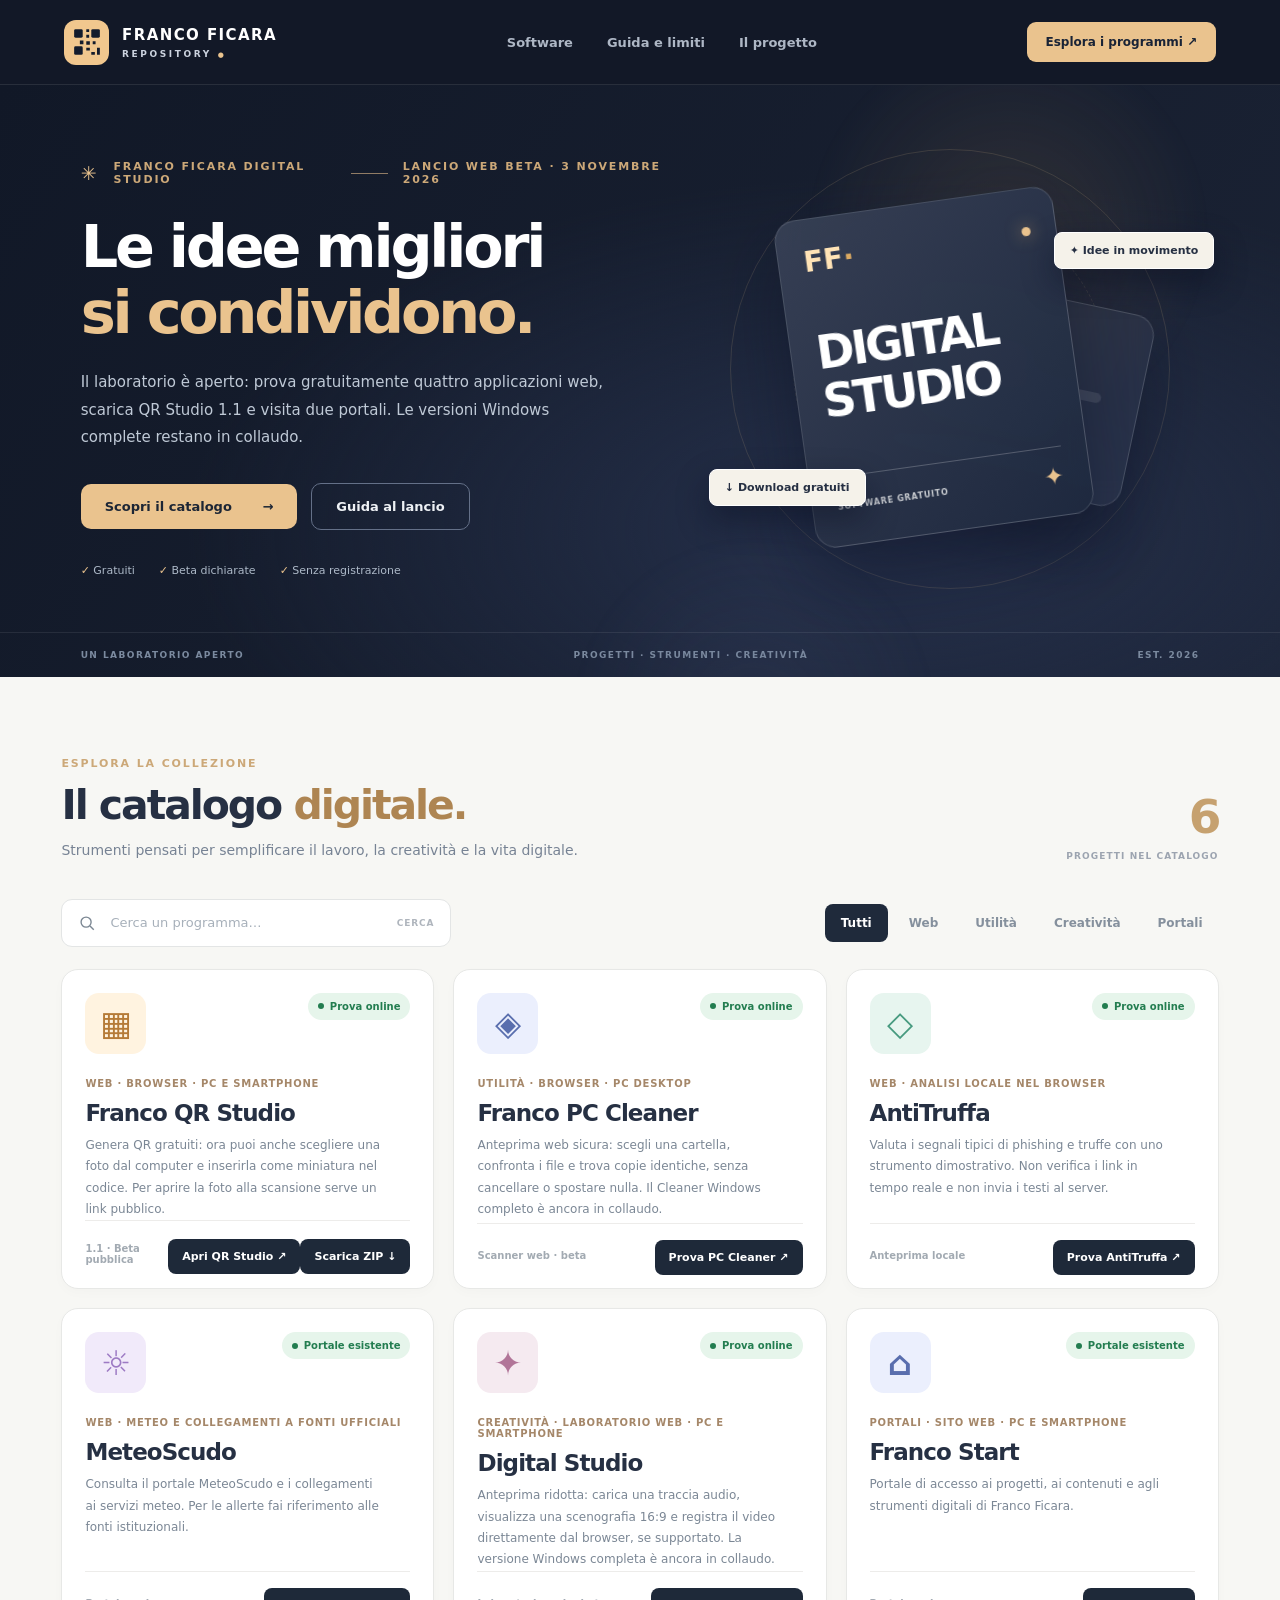
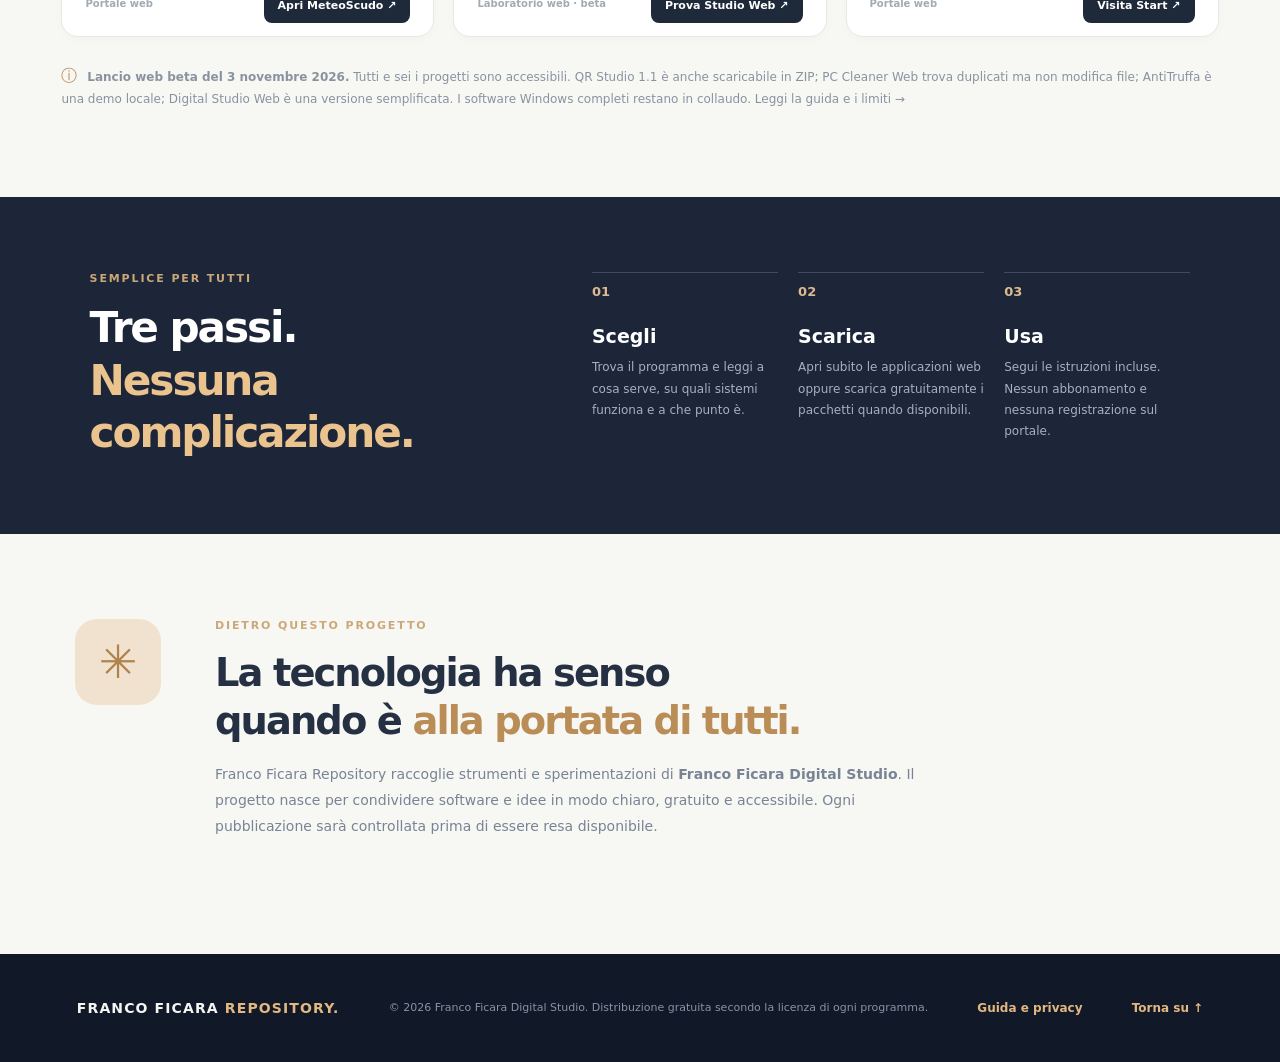
==== commit 59f1d2b9: "Apri lancio pubblico beta e aggiungi guida e limiti al Repository" ====
--- a/index.html
+++ b/index.html
@@ -4,9 +4,9 @@
 <meta charset="utf-8">
 <meta name="viewport" content="width=device-width,initial-scale=1">
 <meta name="theme-color" content="#121827">
-<meta name="description" content="Franco Ficara Repository: programmi, app e strumenti digitali gratuiti. Il catalogo ufficiale di Franco Ficara Digital Studio.">
+<meta name="description" content="Franco Ficara Repository: sei progetti digitali gratuiti. Lancio delle versioni web beta e download di Franco QR Studio 1.1.">
 <meta property="og:title" content="Franco Ficara Repository — Software gratuito">
-<meta property="og:description" content="Software gratuito, idee digitali e strumenti per tutti. Scopri i progetti di Franco Ficara Digital Studio.">
+<meta property="og:description" content="Il Repository apre al pubblico le anteprime web gratuite: QR Studio 1.1, PC Cleaner Web, AntiTruffa, Digital Studio, MeteoScudo e Franco Start.">
 <title>Franco Ficara Repository — Software gratuito</title>
 <link rel="icon" type="image/svg+xml" href="favicon.svg">
 <link rel="stylesheet" href="style.css">
@@ -17,7 +17,7 @@
 <div class="site-shell">
 <header class="header">
 <a class="identity" href="#home" aria-label="Franco Ficara Repository — inizio"><span class="mark"><svg viewBox="0 0 42 42" aria-hidden="true"><rect x="3" y="3" width="12" height="12" rx="2"/><rect x="27" y="3" width="12" height="12" rx="2"/><rect x="3" y="27" width="12" height="12" rx="2"/><path d="M20 3h4v4h-4zM20 11h4v4h-4zM20 20h5v5h-5zM29 20h4v4h-4zM35 29h4v10h-4zM20 29h5v4h-5zM27 35h5v4h-5zM11 19h5v5h-5z"/></svg></span><span><strong>FRANCO FICARA</strong><small>REPOSITORY <span class="amber-dot">●</span></small></span></a>
-<nav class="main-nav" aria-label="Navigazione principale"><a href="#software">Software</a><a href="#come-funziona">Come funziona</a><a href="#progetto">Il progetto</a></nav>
+<nav class="main-nav" aria-label="Navigazione principale"><a href="#software">Software</a><a href="guida.html">Guida e limiti</a><a href="#progetto">Il progetto</a></nav>
 <a class="top-cta" href="#software">Esplora i programmi ↗</a>
 </header>
 <main id="home">
@@ -25,11 +25,11 @@
 <div class="hero-glow glow-a"></div><div class="hero-glow glow-b"></div>
 <div class="hero-body">
 <div class="hero-copy">
-<div class="overline"><span class="small-sun">✳</span> FRANCO FICARA DIGITAL STUDIO <span class="line"></span> ACCESSO LIBERO</div>
+<div class="overline"><span class="small-sun">✳</span> FRANCO FICARA DIGITAL STUDIO <span class="line"></span> LANCIO WEB BETA · 3 NOVEMBRE 2026</div>
 <h1 id="hero-title">Le idee migliori<br><em>si condividono.</em></h1>
-<p>Un posto unico dove scoprire i miei programmi, conoscere cosa fanno e scaricare gratuitamente le versioni ufficiali, quando disponibili.</p>
-<div class="hero-buttons"><a class="button button-primary" href="#software">Scopri il catalogo <span aria-hidden="true">→</span></a><a class="button button-secondary" href="#come-funziona">Come funziona</a></div>
-<div class="hero-notes"><span><b class="check">✓</b> Gratuiti</span><span><b class="check">✓</b> Versioni ufficiali</span><span><b class="check">✓</b> Senza registrazione</span></div>
+<p>Il laboratorio è aperto: prova gratuitamente quattro applicazioni web, scarica QR Studio 1.1 e visita due portali. Le versioni Windows complete restano in collaudo.</p>
+<div class="hero-buttons"><a class="button button-primary" href="#software">Scopri il catalogo <span aria-hidden="true">→</span></a><a class="button button-secondary" href="guida.html">Guida al lancio</a></div>
+<div class="hero-notes"><span><b class="check">✓</b> Gratuiti</span><span><b class="check">✓</b> Beta dichiarate</span><span><b class="check">✓</b> Senza registrazione</span></div>
 </div>
 <div class="hero-visual" aria-hidden="true"><div class="orbit orbit-outer"></div><div class="orbit orbit-inner"></div><div class="glass-card card-back"><span class="fake-line short"></span><span class="fake-line"></span><span class="fake-line medium"></span></div><div class="glass-card card-front"><div class="card-head"><span class="card-symbol">FF<span>·</span></span><span class="status-pulse"></span></div><div class="visual-title">DIGITAL<br>STUDIO</div><div class="visual-foot"><span>SOFTWARE GRATUITO</span><span>✦</span></div></div><div class="floating-chip chip-one">✦ Idee in movimento</div><div class="floating-chip chip-two">↓ Download gratuiti</div></div>
 </div>
@@ -40,12 +40,12 @@
 <div class="catalog-toolbar"><label class="search" for="search-input"><svg viewBox="0 0 24 24" aria-hidden="true"><circle cx="10.8" cy="10.8" r="6.7"/><path d="m16 16 5 5"/></svg><input type="search" id="search-input" placeholder="Cerca un programma…" autocomplete="off"><span class="shortcut">CERCA</span></label><div id="filters" class="filters" role="group" aria-label="Filtra il catalogo"></div></div>
 <div class="catalog-grid" id="software-grid" aria-live="polite"></div>
 <p id="empty-results" class="empty-results" hidden>Non ho trovato programmi per questa ricerca. Prova con un'altra parola.</p>
-<p class="catalog-disclaimer"><span>ⓘ</span> Puoi provare online QR Studio, AntiTruffa, Digital Studio Web e PC Cleaner Web, oppure visitare Start e MeteoScudo. Le anteprime sono limitate: in particolare PC Cleaner Web individua i duplicati ma non modifica i file. Le versioni complete Windows restano in collaudo.</p>
+<p class="catalog-disclaimer"><span>ⓘ</span> <strong>Lancio web beta del 3 novembre 2026.</strong> Tutti e sei i progetti sono accessibili. QR Studio 1.1 è anche scaricabile in ZIP; PC Cleaner Web trova duplicati ma non modifica file; AntiTruffa è una demo locale; Digital Studio Web è una versione semplificata. I software Windows completi restano in collaudo. <a href="guida.html">Leggi la guida e i limiti →</a></p>
 </section>
 <section class="how" id="come-funziona"><div><div class="label-gold">SEMPLICE PER TUTTI</div><h2>Tre passi.<br><em>Nessuna complicazione.</em></h2></div><div class="steps"><article><span>01</span><h3>Scegli</h3><p>Trova il programma e leggi a cosa serve, su quali sistemi funziona e a che punto è.</p></article><article><span>02</span><h3>Scarica</h3><p>Apri subito le applicazioni web oppure scarica gratuitamente i pacchetti quando disponibili.</p></article><article><span>03</span><h3>Usa</h3><p>Segui le istruzioni incluse. Nessun abbonamento e nessuna registrazione sul portale.</p></article></div></section>
 <section class="about" id="progetto"><div class="about-icon">✳</div><div><div class="label-gold">DIETRO QUESTO PROGETTO</div><h2>La tecnologia ha senso<br>quando è <em>alla portata di tutti.</em></h2><p>Franco Ficara Repository raccoglie strumenti e sperimentazioni di <strong>Franco Ficara Digital Studio</strong>. Il progetto nasce per condividere software e idee in modo chiaro, gratuito e accessibile. Ogni pubblicazione sarà controllata prima di essere resa disponibile.</p></div></section>
 </main>
-<footer><div class="footer-brand">FRANCO FICARA <span>REPOSITORY.</span></div><p>© <span id="year"></span> Franco Ficara Digital Studio. Distribuzione gratuita secondo la licenza di ogni programma.</p><a href="#home">Torna su ↑</a></footer>
+<footer><div class="footer-brand">FRANCO FICARA <span>REPOSITORY.</span></div><p>© <span id="year"></span> Franco Ficara Digital Studio. Distribuzione gratuita secondo la licenza di ogni programma.</p><a href="guida.html">Guida e privacy</a><a href="#home">Torna su ↑</a></footer>
 </div>
 </body>
 </html>
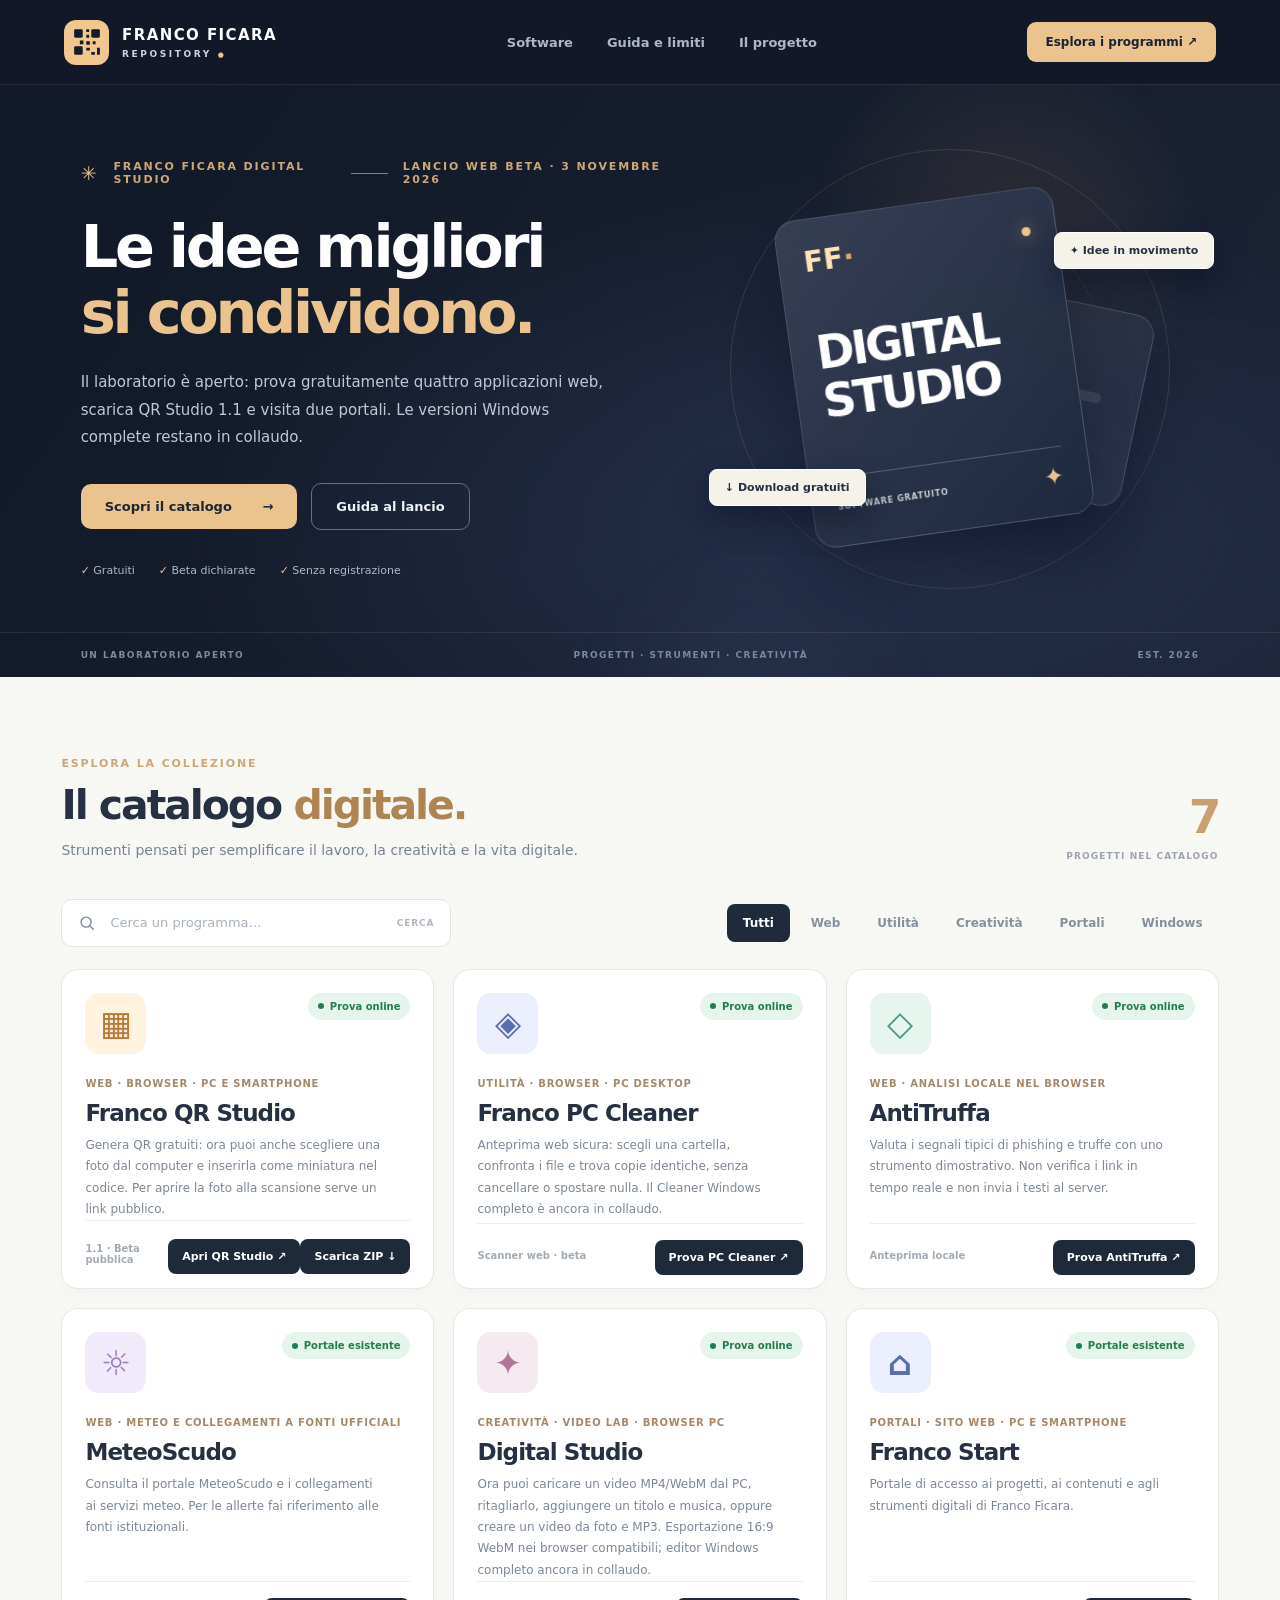
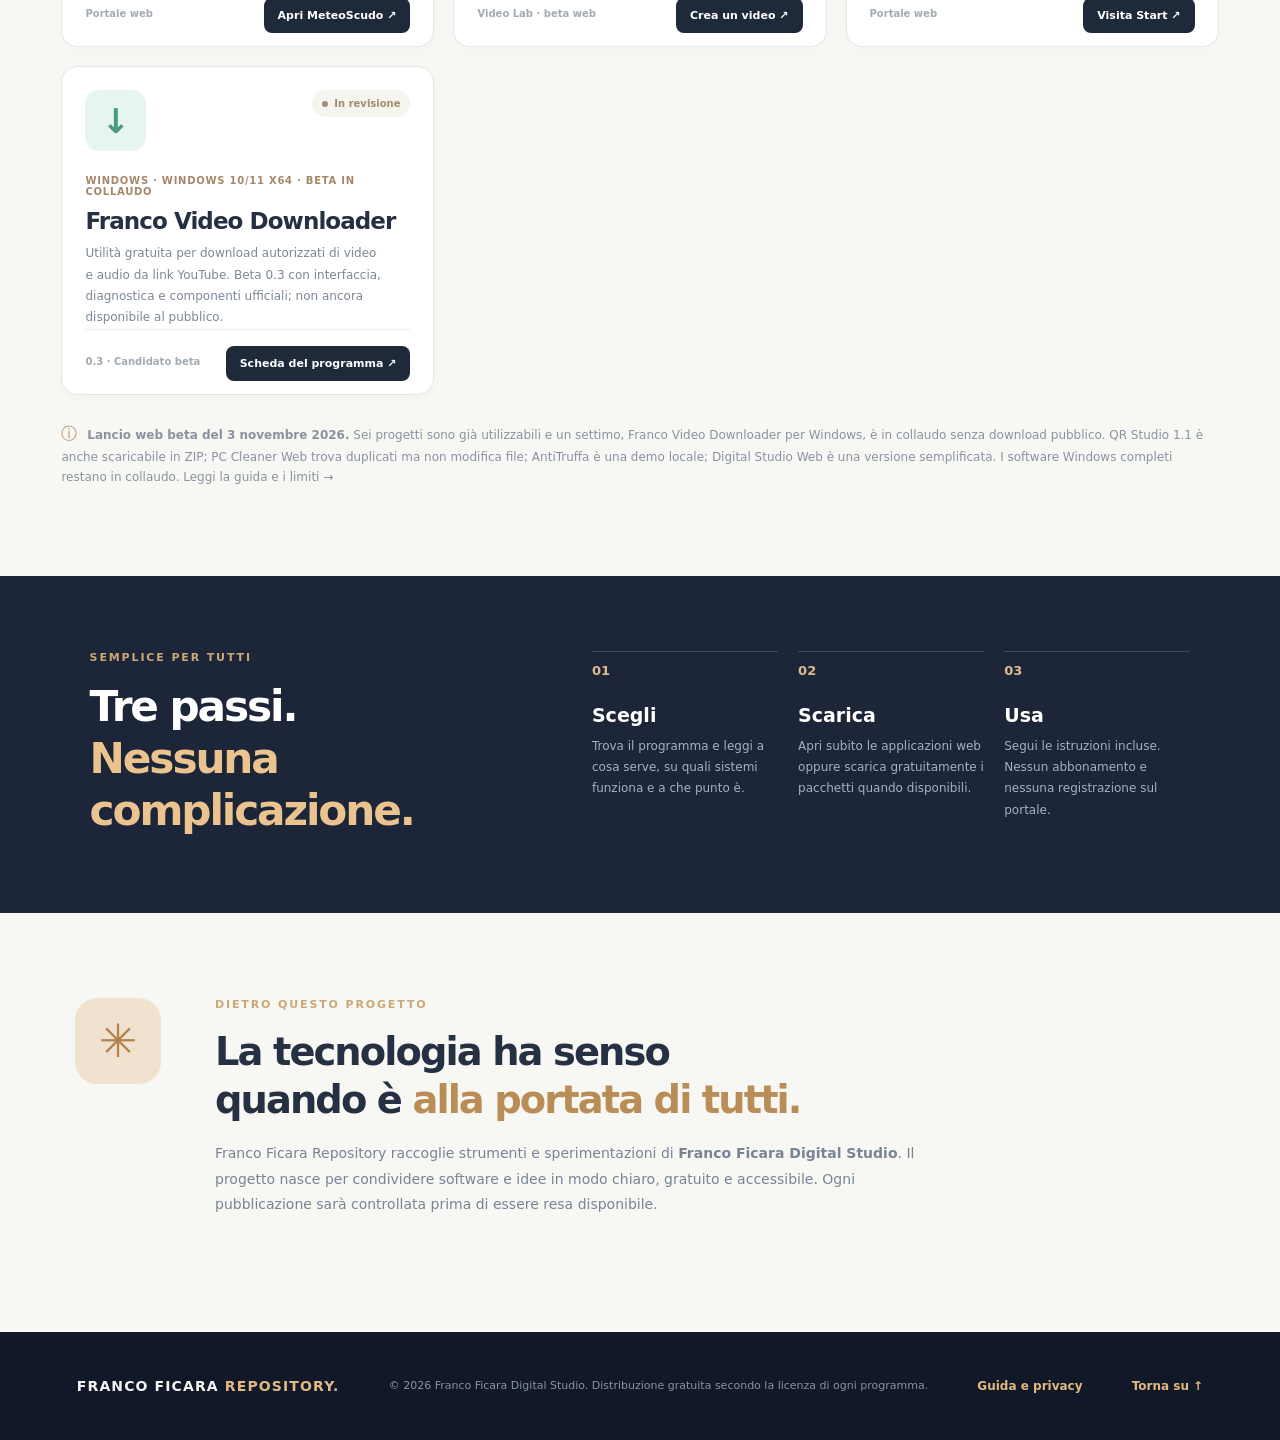
==== commit 46371f10: "Chiarisci nel catalogo sei progetti utilizzabili e settimo downloader in collaudo" ====
--- a/index.html
+++ b/index.html
@@ -40,7 +40,7 @@
 <div class="catalog-toolbar"><label class="search" for="search-input"><svg viewBox="0 0 24 24" aria-hidden="true"><circle cx="10.8" cy="10.8" r="6.7"/><path d="m16 16 5 5"/></svg><input type="search" id="search-input" placeholder="Cerca un programma…" autocomplete="off"><span class="shortcut">CERCA</span></label><div id="filters" class="filters" role="group" aria-label="Filtra il catalogo"></div></div>
 <div class="catalog-grid" id="software-grid" aria-live="polite"></div>
 <p id="empty-results" class="empty-results" hidden>Non ho trovato programmi per questa ricerca. Prova con un'altra parola.</p>
-<p class="catalog-disclaimer"><span>ⓘ</span> <strong>Lancio web beta del 3 novembre 2026.</strong> Tutti e sei i progetti sono accessibili. QR Studio 1.1 è anche scaricabile in ZIP; PC Cleaner Web trova duplicati ma non modifica file; AntiTruffa è una demo locale; Digital Studio Web è una versione semplificata. I software Windows completi restano in collaudo. <a href="guida.html">Leggi la guida e i limiti →</a></p>
+<p class="catalog-disclaimer"><span>ⓘ</span> <strong>Lancio web beta del 3 novembre 2026.</strong> Sei progetti sono già utilizzabili e un settimo, Franco Video Downloader per Windows, è in collaudo senza download pubblico. QR Studio 1.1 è anche scaricabile in ZIP; PC Cleaner Web trova duplicati ma non modifica file; AntiTruffa è una demo locale; Digital Studio Web è una versione semplificata. I software Windows completi restano in collaudo. <a href="guida.html">Leggi la guida e i limiti →</a></p>
 </section>
 <section class="how" id="come-funziona"><div><div class="label-gold">SEMPLICE PER TUTTI</div><h2>Tre passi.<br><em>Nessuna complicazione.</em></h2></div><div class="steps"><article><span>01</span><h3>Scegli</h3><p>Trova il programma e leggi a cosa serve, su quali sistemi funziona e a che punto è.</p></article><article><span>02</span><h3>Scarica</h3><p>Apri subito le applicazioni web oppure scarica gratuitamente i pacchetti quando disponibili.</p></article><article><span>03</span><h3>Usa</h3><p>Segui le istruzioni incluse. Nessun abbonamento e nessuna registrazione sul portale.</p></article></div></section>
 <section class="about" id="progetto"><div class="about-icon">✳</div><div><div class="label-gold">DIETRO QUESTO PROGETTO</div><h2>La tecnologia ha senso<br>quando è <em>alla portata di tutti.</em></h2><p>Franco Ficara Repository raccoglie strumenti e sperimentazioni di <strong>Franco Ficara Digital Studio</strong>. Il progetto nasce per condividere software e idee in modo chiaro, gratuito e accessibile. Ogni pubblicazione sarà controllata prima di essere resa disponibile.</p></div></section>
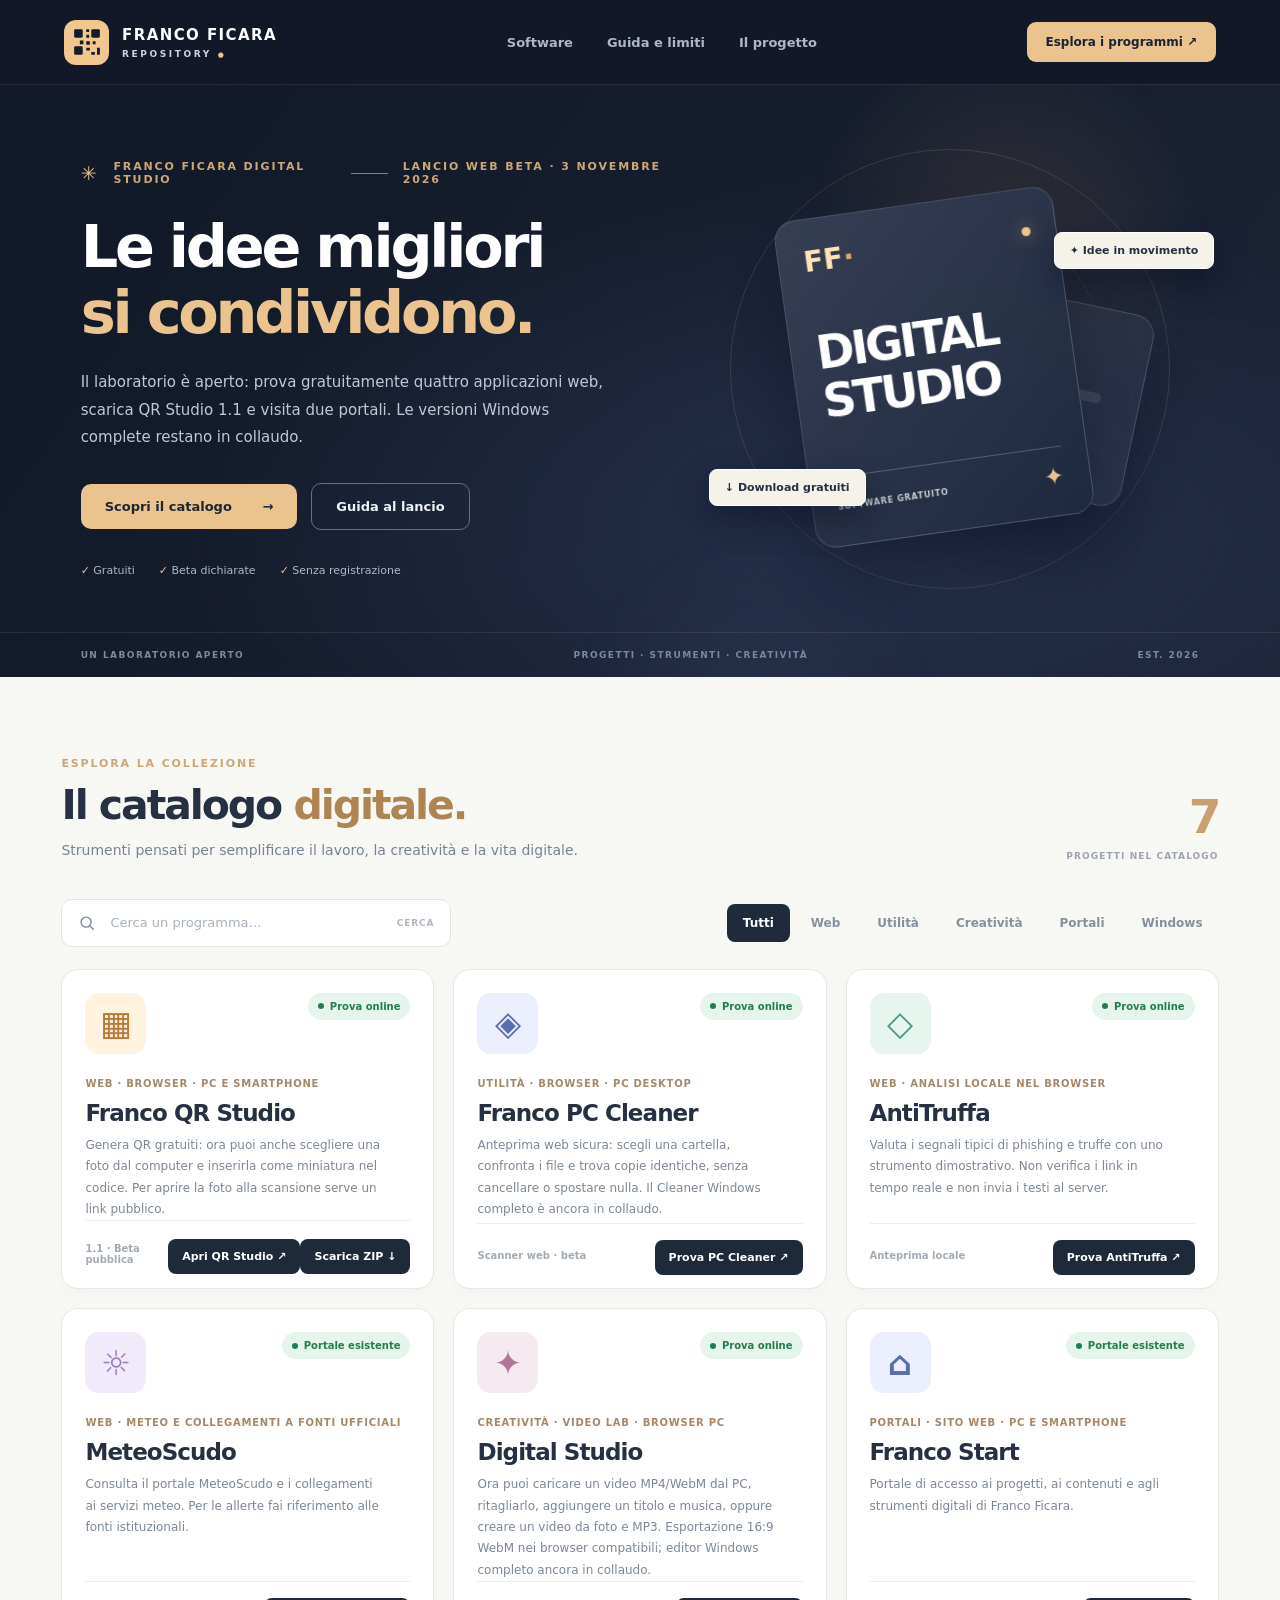
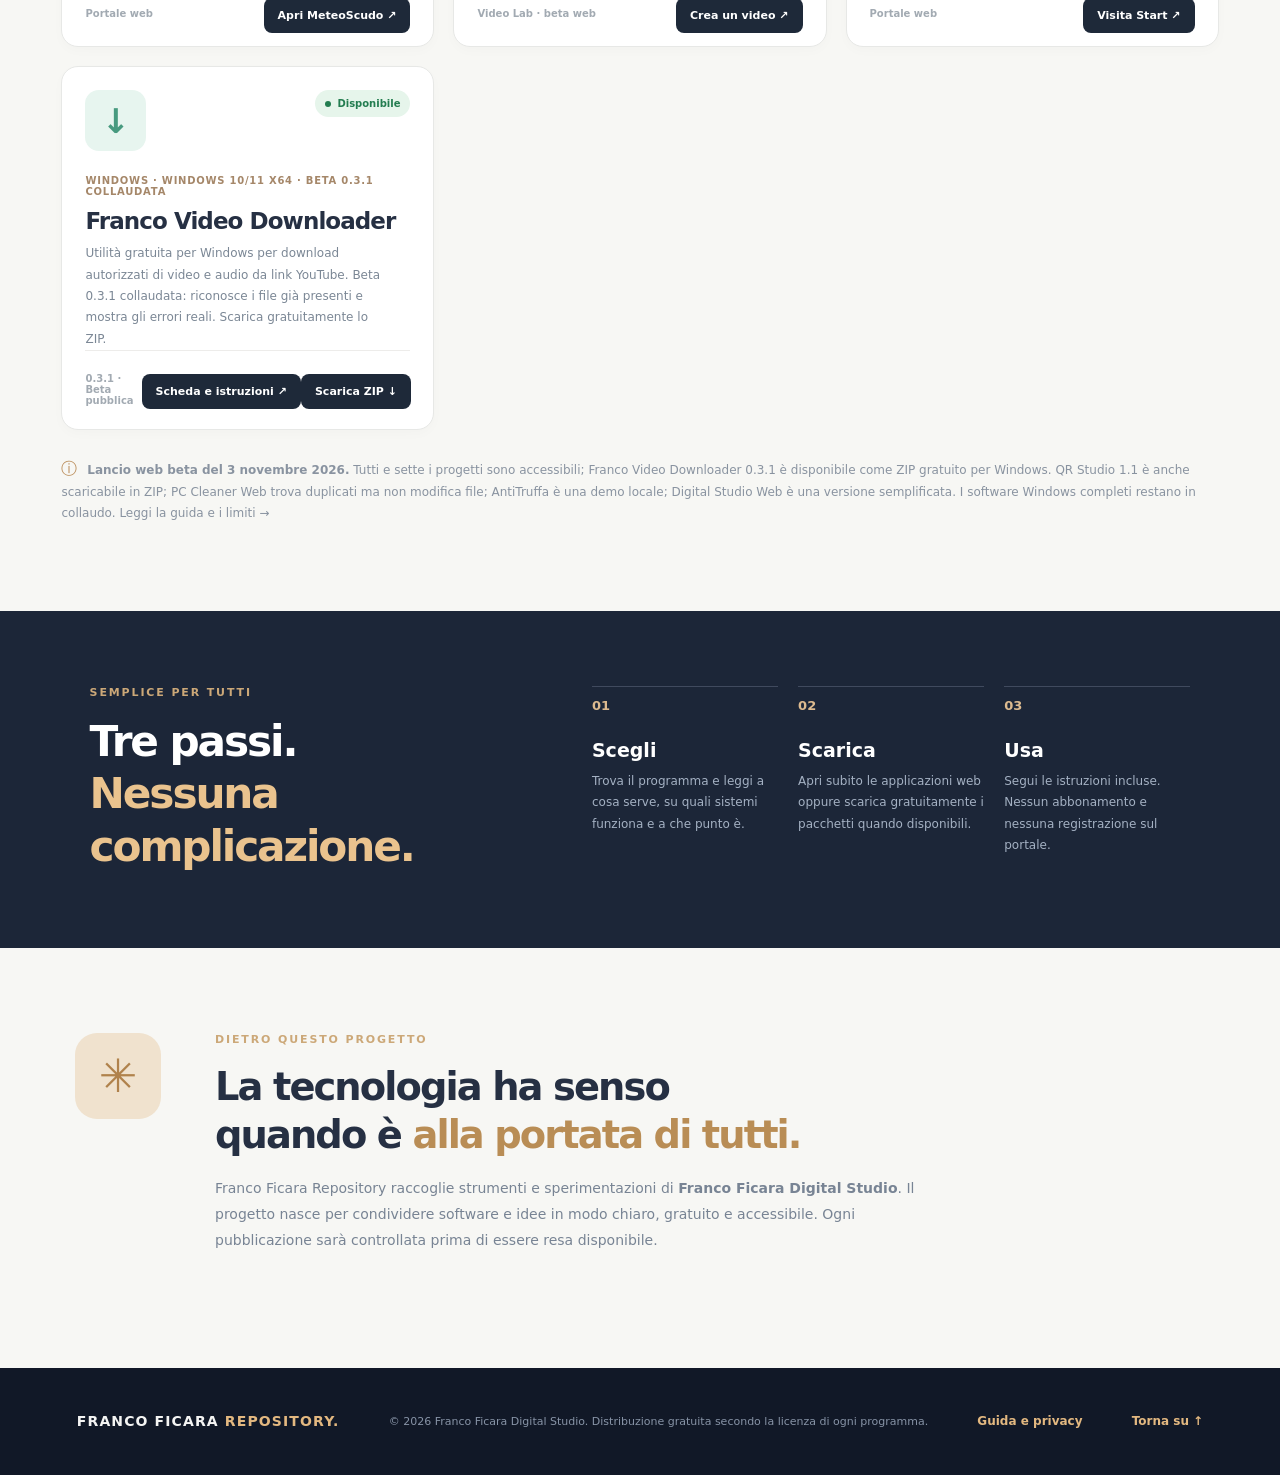
==== commit b7cace0a: "Aggiorna catalogo e cache-busting per beta Windows 0.3.1 pubblica" ====
--- a/index.html
+++ b/index.html
@@ -4,13 +4,13 @@
 <meta charset="utf-8">
 <meta name="viewport" content="width=device-width,initial-scale=1">
 <meta name="theme-color" content="#121827">
-<meta name="description" content="Franco Ficara Repository: sei progetti digitali gratuiti. Lancio delle versioni web beta e download di Franco QR Studio 1.1.">
+<meta name="description" content="Franco Ficara Repository: sette progetti digitali gratuiti. Download Windows Franco Video Downloader 0.3.1 e applicazioni web beta.">
 <meta property="og:title" content="Franco Ficara Repository — Software gratuito">
-<meta property="og:description" content="Il Repository apre al pubblico le anteprime web gratuite: QR Studio 1.1, PC Cleaner Web, AntiTruffa, Digital Studio, MeteoScudo e Franco Start.">
+<meta property="og:description" content="Sette progetti digitali gratuiti, fra cui Franco Video Downloader 0.3.1 per Windows, QR Studio, Digital Studio e portali web.">
 <title>Franco Ficara Repository — Software gratuito</title>
 <link rel="icon" type="image/svg+xml" href="favicon.svg">
 <link rel="stylesheet" href="style.css">
-<script src="catalogo.js" defer></script>
+<script src="catalogo.js?v=20261104-031" defer></script>
 <script src="app.js" defer></script>
 </head>
 <body>
@@ -40,7 +40,7 @@
 <div class="catalog-toolbar"><label class="search" for="search-input"><svg viewBox="0 0 24 24" aria-hidden="true"><circle cx="10.8" cy="10.8" r="6.7"/><path d="m16 16 5 5"/></svg><input type="search" id="search-input" placeholder="Cerca un programma…" autocomplete="off"><span class="shortcut">CERCA</span></label><div id="filters" class="filters" role="group" aria-label="Filtra il catalogo"></div></div>
 <div class="catalog-grid" id="software-grid" aria-live="polite"></div>
 <p id="empty-results" class="empty-results" hidden>Non ho trovato programmi per questa ricerca. Prova con un'altra parola.</p>
-<p class="catalog-disclaimer"><span>ⓘ</span> <strong>Lancio web beta del 3 novembre 2026.</strong> Sei progetti sono già utilizzabili e un settimo, Franco Video Downloader per Windows, è in collaudo senza download pubblico. QR Studio 1.1 è anche scaricabile in ZIP; PC Cleaner Web trova duplicati ma non modifica file; AntiTruffa è una demo locale; Digital Studio Web è una versione semplificata. I software Windows completi restano in collaudo. <a href="guida.html">Leggi la guida e i limiti →</a></p>
+<p class="catalog-disclaimer"><span>ⓘ</span> <strong>Lancio web beta del 3 novembre 2026.</strong> Tutti e sette i progetti sono accessibili; Franco Video Downloader 0.3.1 è disponibile come ZIP gratuito per Windows. QR Studio 1.1 è anche scaricabile in ZIP; PC Cleaner Web trova duplicati ma non modifica file; AntiTruffa è una demo locale; Digital Studio Web è una versione semplificata. I software Windows completi restano in collaudo. <a href="guida.html">Leggi la guida e i limiti →</a></p>
 </section>
 <section class="how" id="come-funziona"><div><div class="label-gold">SEMPLICE PER TUTTI</div><h2>Tre passi.<br><em>Nessuna complicazione.</em></h2></div><div class="steps"><article><span>01</span><h3>Scegli</h3><p>Trova il programma e leggi a cosa serve, su quali sistemi funziona e a che punto è.</p></article><article><span>02</span><h3>Scarica</h3><p>Apri subito le applicazioni web oppure scarica gratuitamente i pacchetti quando disponibili.</p></article><article><span>03</span><h3>Usa</h3><p>Segui le istruzioni incluse. Nessun abbonamento e nessuna registrazione sul portale.</p></article></div></section>
 <section class="about" id="progetto"><div class="about-icon">✳</div><div><div class="label-gold">DIETRO QUESTO PROGETTO</div><h2>La tecnologia ha senso<br>quando è <em>alla portata di tutti.</em></h2><p>Franco Ficara Repository raccoglie strumenti e sperimentazioni di <strong>Franco Ficara Digital Studio</strong>. Il progetto nasce per condividere software e idee in modo chiaro, gratuito e accessibile. Ogni pubblicazione sarà controllata prima di essere resa disponibile.</p></div></section>
